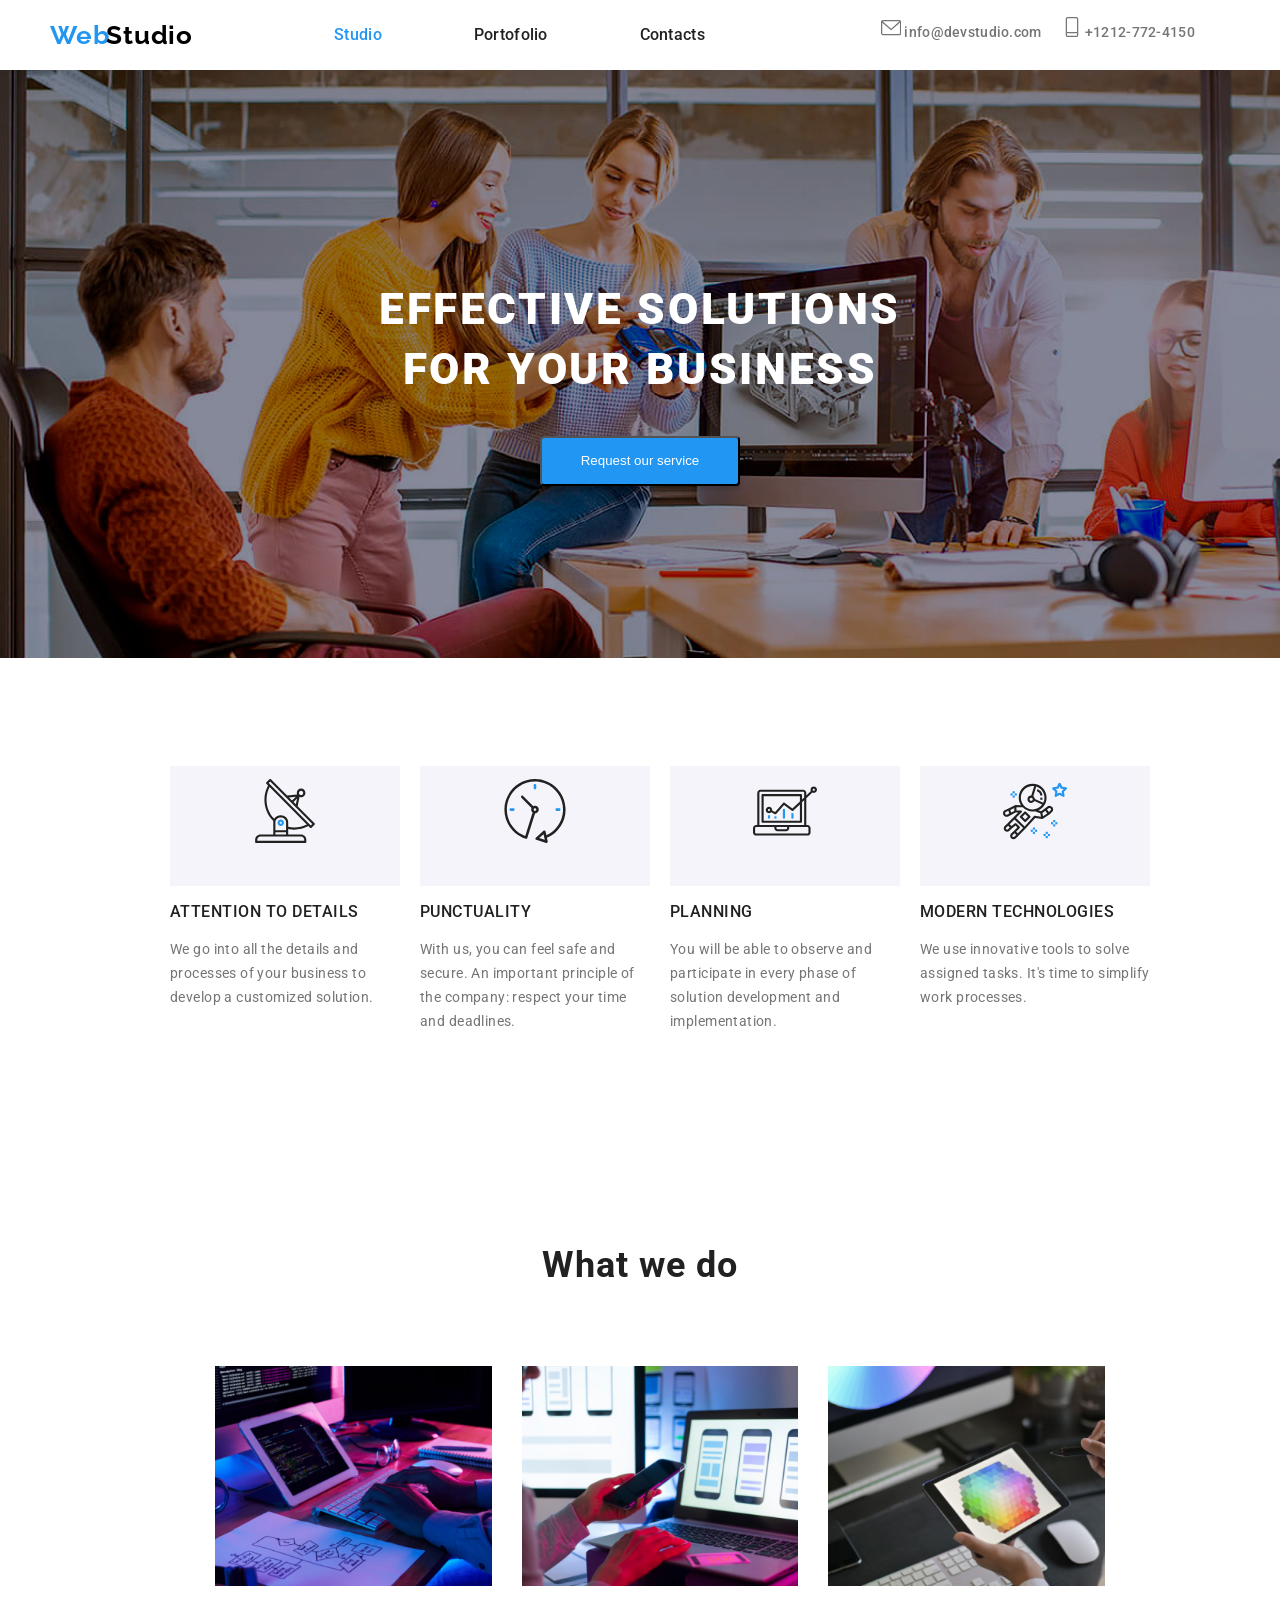
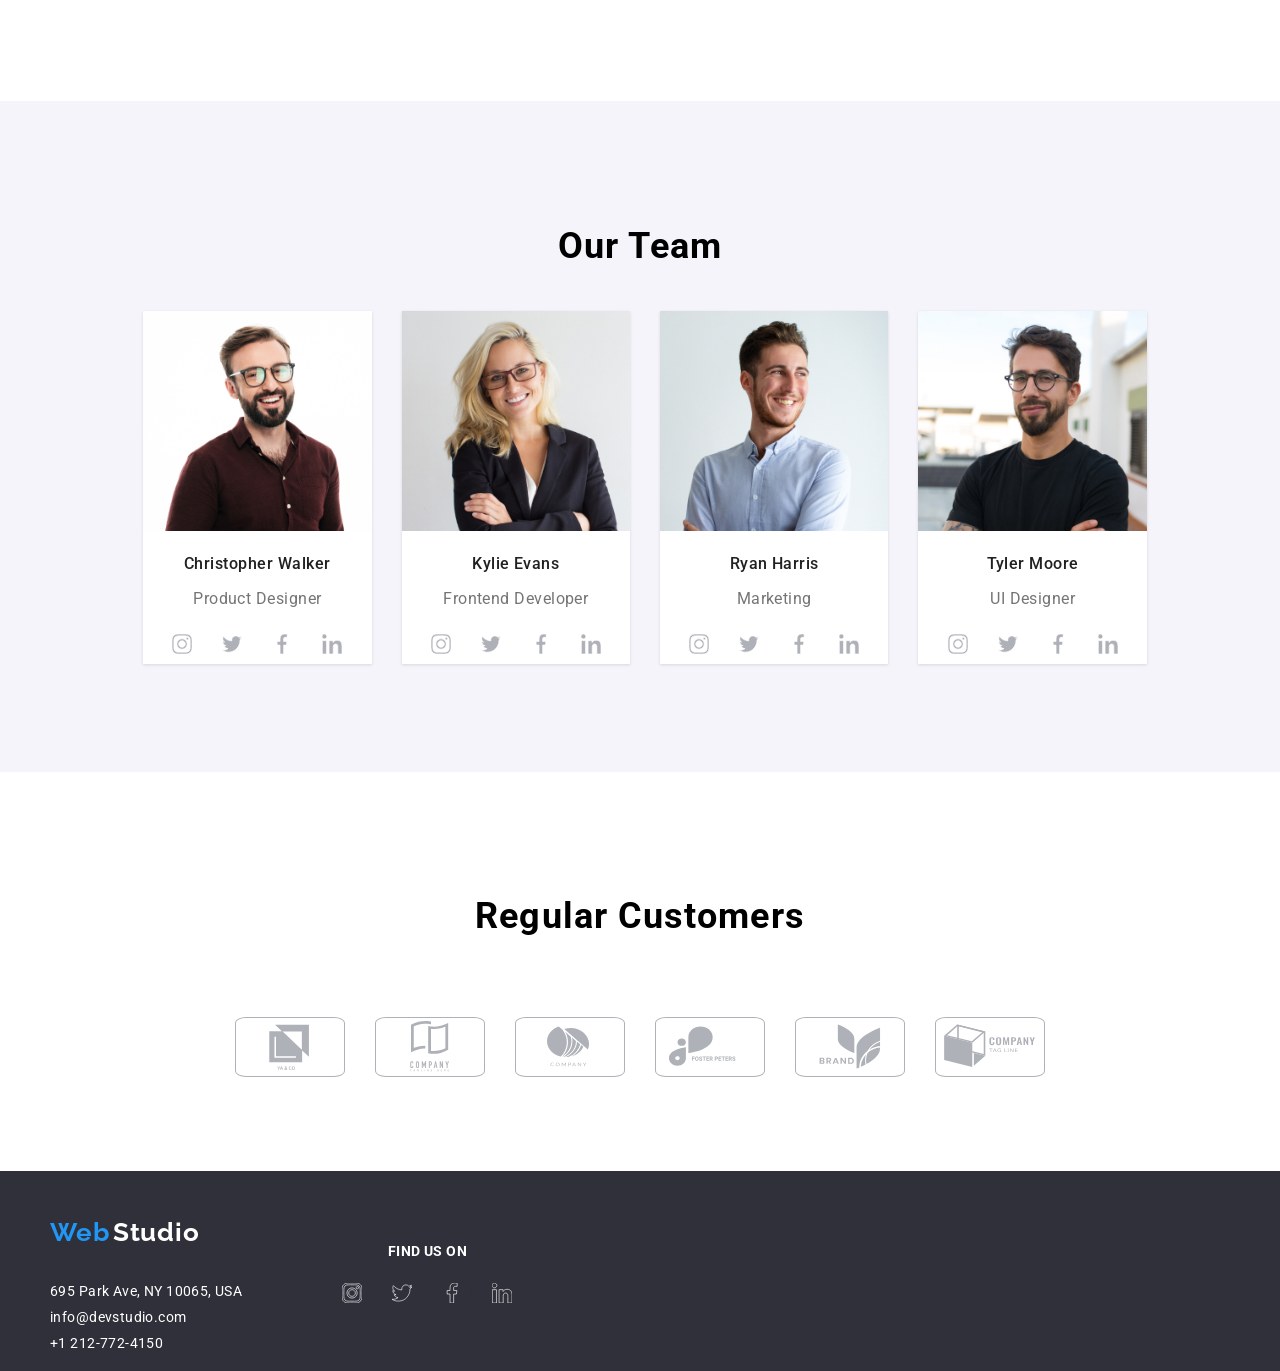
==== index.html @ 32c29059 "initial folders" ====
<!DOCTYPE html>
<html lang="en">
  <head>
    <meta charset="UTF-8" />
    <meta name="viewport" content="width=device-width, initial-scale=1.0" />
    <title>WebStudio</title>
    <link rel="stylesheet" href="./CSS/style.css" />
    <link rel="preconnect" href="https://fonts.googleapis.com" />
    <link rel="preconnect" href="https://fonts.gstatic.com" crossorigin />
    <link
      href="https://fonts.googleapis.com/css2?family=Roboto:wght@400;500;700;900&display=swap"
      rel="stylesheet"
    />
    <link rel="preconnect" href="https://fonts.googleapis.com" />
    <link rel="preconnect" href="https://fonts.gstatic.com" crossorigin />
    <link
      href="https://fonts.googleapis.com/css2?family=Raleway:wght@700&family=Roboto:wght@400;500;700;900&display=swap"
      rel="stylesheet"
    />
    <link rel="preconnect" href="https://fonts.googleapis.com" />
    <link rel="preconnect" href="https://fonts.gstatic.com" crossorigin />
  </head>

  <!--Top-line-section  -->
  <body>
    <header class="page-header">
      <div class="container-1">
        <h3 class="logo">
          <span class="first-child"> Web </span>
          <span class="last-child">Studio </span>
        </h3>
        <ul class="nav-link">
          <li>
            <a class="navigation-link current" href="index.html">Studio</a>
          </li>
          <li>
            <a class="navigation-link" href="portofolio.html">Portofolio</a>
          </li>
          <li>
            <a class="navigation-link" href="#">Contacts</a>
          </li>
        </ul>
        <ul class="contact">
          <li>
            <a class="contact-link" href="#"
              ><svg class="icon-1">
                <use href="./images/symbol-defs.svg#icon-envelope " />
              </svg>
              info@devstudio.com</a
            >
          </li>
          <li>
            <a class="contact-link" href="+1212-772-4150"
              ><svg class="icon-1">
                <use href="./images/symbol-defs.svg#icon-Vectorsmartphone " />
              </svg>
              +1212-772-4150</a
            >
          </li>
        </ul>
      </div>
    </header>

    <main>
      <div class="container">
        <section class="content-box section">
          <h1 id="title" style="color: rgba(255, 255, 255, 1)" class="content">
            EFFECTIVE SOLUTIONS FOR YOUR BUSINESS
          </h1>
          <button
            type="button"
            class="button-service"
            style="color: rgba(255, 255, 255, 1)"
          >
            Request our service
          </button>
        </section>
      </div>

      <!-- What-we-do-Section -->

      <div class="container">
        <section class="section">
          <ul class="about-us">
            <li class="item">
              <div class="icon-back">
                <svg class="icons">
                  <use xlink:href="images/symbol-defs.svg#icon-antenna-1" />
                </svg>
              </div>
              <h3 class="list-title">ATTENTION TO DETAILS</h3>
              <p class="text">
                We go into all the details and processes of your business to
                develop a customized solution.
              </p>
            </li>
            <li class="item">
              <div class="icon-back">
                <svg class="icons">
                  <use xlink:href="images/symbol-defs.svg#icon-clock-1" />
                </svg>
              </div>
              <h3 class="list-title">PUNCTUALITY</h3>
              <p class="text">
                With us, you can feel safe and secure. An important principle of
                the company: respect your time and deadlines.
              </p>
            </li>
            <li class="item">
              <div class="icon-back">
                <svg class="icons">
                  <use xlink:href="images/symbol-defs.svg#icon-diagram-1" />
                </svg>
              </div>
              <h3 class="list-title">PLANNING</h3>
              <p class="text">
                You will be able to observe and participate in every phase of
                solution development and implementation.
              </p>
            </li>
            <li class="item">
              <div class="icon-back">
                <svg class="icons">
                  <use xlink:href="images/symbol-defs.svg#icon-astronaut-1" />
                </svg>
              </div>
              <h3 class="list-title">MODERN TECHNOLOGIES</h3>
              <p class="text">
                We use innovative tools to solve assigned tasks. It's time to
                simplify work processes.
              </p>
            </li>
          </ul>
        </section>
      </div>
      <div class="container">
        <section class="section">
          <h2 class="subtitle">What we do</h2>
          <ul class="group-box">
            <li>
              <img
                src="images/box.1.jpg"
                alt="programmer"
                width="100%"
                height="220"
              />
            </li>
            <li>
              <img
                class="images"
                src="images/box.2.jpg"
                alt="mobile application"
                width="100%"
                height="220"
              />
            </li>
            <li>
              <img
                class="images"
                src="images/box.3.jpg"
                alt="color palette"
                width="100%"
                height="220"
              />
            </li>
          </ul>
        </section>
      </div>

      <!-- Our team section  -->

      <div class="container">
        <section class="our-team section">
          <h2 class="subtitle-2">Our Team</h2>
          <ul class="group-team">
            <li class="card-bg">
              <img
                class="images"
                src="images/christopher.jpg"
                alt="man With glasses"
                width="100%"
                height="220"
              />
              <h3 class="list-title">Christopher Walker</h3>
              <p class="text">Product Designer</p>
              <div class="social-link">
                <div class="social-icon">
                  <svg>
                    <use
                      xlink:href="images/symbol-defs.svg#icon-instagram-2-1"
                    />
                  </svg>
                </div>
                <div class="social-icon">
                  <svg>
                    <use xlink:href="images/symbol-defs.svg#icon-twitter-1-1" />
                  </svg>
                </div>
                <div class="social-icon">
                  <svg>
                    <use
                      xlink:href="images/symbol-defs.svg#icon-facebook-1-1"
                    />
                  </svg>
                </div>
                <div class="social-icon">
                  <svg>
                    <use
                      xlink:href="images/symbol-defs.svg#icon-linkedin-1-1"
                    />
                  </svg>
                </div>
              </div>
            </li>
            <li class="card-bg">
              <img
                class="images"
                src="images/kylie.jpg"
                alt="woman With glasses"
                width="100%"
                height="220"
              />
              <h3 class="list-title">Kylie Evans</h3>
              <p class="text">Frontend Developer</p>
              <div class="social-link">
                <div class="social-icon">
                  <svg>
                    <use
                      xlink:href="images/symbol-defs.svg#icon-instagram-2-1"
                    />
                  </svg>
                </div>
                <div class="social-icon">
                  <svg>
                    <use xlink:href="images/symbol-defs.svg#icon-twitter-1-1" />
                  </svg>
                </div>
                <div class="social-icon">
                  <svg>
                    <use
                      xlink:href="images/symbol-defs.svg#icon-facebook-1-1"
                    />
                  </svg>
                </div>
                <div class="social-icon">
                  <svg>
                    <use
                      xlink:href="images/symbol-defs.svg#icon-linkedin-1-1"
                    />
                  </svg>
                </div>
              </div>
            </li>
            <li class="card-bg">
              <img
                class="images"
                src="images/ryan.jpg"
                alt="man with blue shirt"
                width="100%"
                height="220"
              />
              <h3 class="list-title">Ryan Harris</h3>
              <p class="text">Marketing</p>
              <div class="social-link">
                <div class="social-icon">
                  <svg>
                    <use
                      xlink:href="images/symbol-defs.svg#icon-instagram-2-1"
                    />
                  </svg>
                </div>
                <div class="social-icon">
                  <svg>
                    <use xlink:href="images/symbol-defs.svg#icon-twitter-1-1" />
                  </svg>
                </div>
                <div class="social-icon">
                  <svg>
                    <use
                      xlink:href="images/symbol-defs.svg#icon-facebook-1-1"
                    />
                  </svg>
                </div>
                <div class="social-icon">
                  <svg>
                    <use
                      xlink:href="images/symbol-defs.svg#icon-linkedin-1-1"
                    />
                  </svg>
                </div>
              </div>
            </li>
            <li class="card-bg">
              <img
                class="images"
                src="images/tyler.jpg"
                alt="man with black t-shirt"
                width="100%"
                height="220"
              />
              <h3 class="list-title">Tyler Moore</h3>
              <p class="text">UI Designer</p>
              <div class="social-link">
                <div class="social-icon">
                  <svg>
                    <use
                      xlink:href="images/symbol-defs.svg#icon-instagram-2-1"
                    />
                  </svg>
                </div>
                <div class="social-icon">
                  <svg>
                    <use xlink:href="images/symbol-defs.svg#icon-twitter-1-1" />
                  </svg>
                </div>
                <div class="social-icon">
                  <svg>
                    <use
                      xlink:href="images/symbol-defs.svg#icon-facebook-1-1"
                    />
                  </svg>
                </div>
                <div class="social-icon">
                  <svg>
                    <use
                      xlink:href="images/symbol-defs.svg#icon-linkedin-1-1"
                    />
                  </svg>
                </div>
              </div>
            </li>
          </ul>
        </section>
      </div>
      <div class="container">
        <section class="section">
          <h2 class="subtitle-3">Regular Customers</h2>
          <div class="regular-customer">
            <svg class="icons-3">
              <use href="images/symbol-defs.svg#icon-LogoClient1" />
            </svg>

            <svg class="icons-3">
              <use href="images/symbol-defs.svg#icon-LogoClient2" />
            </svg>

            <svg class="icons-3">
              <use href="images/symbol-defs.svg#icon-LogoClient3" />
            </svg>

            <svg class="icons-3">
              <use href="images/symbol-defs.svg#icon-LogoClient4" />
            </svg>

            <svg class="icons-3">
              <use href="images/symbol-defs.svg#icon-LogoClient5" />
            </svg>

            <svg class="icons-3">
              <use href="images/symbol-defs.svg#icon-LogoClient6" />
            </svg>
          </div>
        </section>
      </div>
    </main>

    <!-- Footer section -->
    <div class="container">
      <footer class="footer">
        <div class="footer-section">
          <h3 class="logo-footer">
            <span class="web" style="color: rgba(33, 150, 243, 1)">Web</span>
            <span class="studio" style="color: rgba(255, 255, 255, 1)"
              >Studio</span
            >
          </h3>
          <address class="info">695 Park Ave, NY 10065, USA</address>
          <a class="info" href="info@devstudio.com">info@devstudio.com</a>
          <a class="info" href="+1212-772-4150">+1 212-772-4150</a>
        </div>

        <div class="find-us">
          <h3 class="subtitle-4">Find us on</h3>
          <div class="last-social">
            <div class="last-icon">
              <svg>
                <use xlink:href="images/symbol-defs.svg#icon-instagram-2-1" />
              </svg>
            </div>
            <div class="last-icon">
              <svg>
                <use xlink:href="images/symbol-defs.svg#icon-twitter-1-1" />
              </svg>
            </div>
            <div class="last-icon">
              <svg>
                <use xlink:href="images/symbol-defs.svg#icon-facebook-1-1" />
              </svg>
            </div>
            <div class="last-icon">
              <svg>
                <use xlink:href="images/symbol-defs.svg#icon-linkedin-1-1" />
              </svg>
            </div>
          </div>
        </div>
      </footer>
    </div>
  </body>
</html>
---- CSS/style.css ----
body {
        font-family: Roboto;
        font-size: 14px;
        font-weight: 400;
        line-height: 24px;
        letter-spacing: 0.03em;
        text-align: left; 
        margin: 0%;
}
/* top-line-section */
.container {
        background-color: rgba(255, 255, 255, 1);
    }

.section {
        padding: 94px;
}
.page-header {
        display: flex;
        padding: 10px;
        box-sizing: content-box;
        align-items: center;
        justify-content: center;
        height: 50px;
        padding-right: 50px;
        padding-left: 50px;
}
.container-1{
        max-width: 1400px;
        display: flex;
        width: 100%;
        align-items: center;
        justify-content: center;
}

span:first-child {
        color: rgba(33, 150, 243, 1);
        font-family: Raleway;
        font-size: 26px;
        font-style: normal;
        font-weight: 700;
        line-height: normal;
        letter-spacing: 0.78px;
        text-transform: none;
}
span:last-child {
        color: rgb(0, 0, 0);
        margin-left: -3px;
        font-family: Raleway;
        font-size: 26px;
        font-style: normal;
        font-weight: 700;
        line-height: normal;
        letter-spacing: 0.78px;
        text-transform: none;
}

.logo {
        font-family: Raleway;
        font-size: 26px;
        font-weight: 700;
        letter-spacing: 0.03em;
        display: flex;
        align-items: center;
        align-self: center;
        height: auto;
        justify-content: center;
}

.nav-link {
        font-family: Roboto;
        font-size: 14px;
        font-weight: 500;
        letter-spacing: 0.02em;
        padding: 14px 16px;
        border-radius: 4px;
        display: flex;
        width: 100%;
        justify-content: center;
        align-items: center;
        gap: 60px;

    }

.link{
        display: flex;
        box-sizing: content-box;
        flex-direction: row;
        text-decoration-line: none;
            
    }

.contact{
        
        display: flex;
        padding: 15px;
        padding-top: 5px;
        min-width: 30%;
        justify-content: space-evenly;
    }

   

  .contact-link:hover{
        color: rgba(33, 150, 243, 1);
        fill: rgba(33, 150, 243, 1);
  }
  .contact-link{
        color: #757575;
        font-family: Roboto;
        font-size: 14px;
        font-style: normal;
        font-weight: 500;
        line-height: normal;
        letter-spacing: 0.28px;
        text-decoration-line: none;
        fill:#757575
}

  
    

ul{
        list-style-type: disc;
        margin-block-start: 1em;
        margin-block-end: 1em;
        margin-inline-start: 0px;
        margin-inline-end: 0px;
        padding-inline-start: 40px;
}



li {
        list-style-type: none;
}

.current {
        color: rgba(33, 150, 243, 1 ) !important;
}
    
.navigation-link{
        font-family: Roboto;
                font-size: 16px;
                font-style: normal;
                font-weight: 500;
                line-height: normal;
                letter-spacing: 0.28px;
                padding: 14px 16px;
                text-decoration: none;
                color:rgba(33, 33, 33, 1)

}

.navigation-link:hover {
        color:rgba(33, 150, 243, 1);
        
}


        
.link {
        color: rgba(33, 33, 33, 1);
}
.link:hover, .link:focus {
        color: rgba(33, 150, 243, 1);
}




/* main-section-content */

h1 {
        text-align: center;
        font-family: Roboto;
        font-size: 44px;
        font-style: normal;
        font-weight: 900;
        line-height: 60px;
        letter-spacing: 2.64px;
        text-transform: uppercase;
        display: flex;
        justify-content: center;
        width: 600px;
      
}

.content-box{
        background-image: url(../images/background.jpg);
        text-align: center;
        height: 400px;
        box-sizing: content-box;
        display: flex;
        flex-direction: column;
        justify-content: center;
        align-items: center;
    }

.button-service {
        border-radius: 4px;
        background-color: rgba(33, 150, 243, 1);
        color: rgba(255, 255, 255, 1);
        width: 200px;
        height: 50px;
        flex-shrink: 0;
        border-radius: 4px;
        background: #2196F3;
        box-shadow: 0px 4px 4px 0px rgba(0, 0, 0, 0.15);
}
.button-service:hover, .button-service:focus {
        background-color: #1572bf; 
        color: rgba(255, 255, 255, 1);
        cursor: pointer;
}
.button-list {
        display: flex;
        flex-direction: row;
        justify-content: center;
        align-items: center;
        align-self: center;
        gap: 10px;

}
.button-service-p{
        height: 38px ;
        margin-top:0px;
        border-radius: 4px;
        background-color: rgba(245, 244, 250, 1);
        display: flex;
        justify-content: center;
        min-width: 100px;
        box-shadow: 0px 3px 1px 0px rgba(0, 0, 0, 0.1);
        border: none;
        text-align: center;
        align-items: center;

}

.button-service-p:hover, .button-service-p:focus {
        background-color: rgba(33, 150, 243, 1);
        color: rgba(255, 255, 255, 1);
        cursor: pointer;
        box-shadow: 0px 2px 2px 0px rgba(0, 0, 0, 0.12), 0px 1px 2px 0px rgba(0, 0, 0, 0.08), 0px 3px 1px 0px rgba(0, 0, 0, 0.10);
}
.frame {
        display: flex;
        flex-direction: column;
   
    
}
.card-set {
        display: flex;
        justify-content: center;
        flex-wrap: wrap;
        gap: 30px;
        
}
.item-p{
        height: 404px ;
        box-shadow: 0px 1px 3px 0px rgba(0, 0, 0, 0.12);
        background-color: rgba(255, 255, 255, 1);
        
}

.item-p:hover{
        cursor: pointer;
        border: 1px solid #EEE;
        box-shadow: 1px 4px 6px 0px rgba(0, 0, 0, 0.16), 0px 4px 4px 0px rgba(0, 0, 0, 0.06), 0px 1px 1px 0px rgba(0, 0, 0, 0.12);
}

.description{
        font-family: Roboto;
        font-size: 18px;
        font-weight: 700;
        line-height: 36px;
        letter-spacing: 0.06em;
        text-align: left;
        text-transform: none;
}

.text-p {
        font-family: Roboto;
        font-size: 16px;
        font-weight: 400;
        line-height: 30px;
        letter-spacing: 0.03em;
        text-align: left;
       
}


/* what-we-do-section */


.about-us {
        display: flex;
        flex-wrap: wrap;
        justify-content: center;
        gap: 20px;
        align-items:start;
        
}
.icon-back{
        width: 230px;
        height: 120px;
        background-color: rgba(245, 244, 250, 1);
        display: flex;
        align-items: center;
        justify-content: center;
}
.icons {
        width: 64px;
        height: 64px;
        background-color: rgba(245, 244, 250, 1);
        padding-bottom: 30px;
        
       
}
.item {
        display: flex;
        flex-direction: column;
        align-items: start;
        width: 230px;
        
}
.item p{
        width: 230px;
        height: 75px;
}
h3 {
    color: #212121;
        font-family: Roboto;
        font-size: 14px;
        font-style: normal;
        font-weight: 700;
        line-height: normal;
        letter-spacing: 0.42px;
        text-transform: uppercase;
}

.item p {
        color: #757575;
        font-family: Roboto;
        font-size: 14px;
        font-style: normal;
        font-weight: 400;
        line-height: 24px;
        letter-spacing: 0.42px;
        margin: 0%;
        text-align: left;
}
.subtitle {
    color: #212121;
        text-align: center;
        font-family: Roboto;
        font-size: 36px;
        font-style: normal;
        font-weight: 700;
        line-height: normal;
        letter-spacing: 1.08px;
        padding-bottom: 50px;
} 
.subtitle-2{
    text-align: center;
        font-family: Roboto;
        font-size: 36px;
        font-style: normal;
        font-weight: 700;
        line-height: normal;
        letter-spacing: 1.08px;
}
.text {
    color: #757575;
        text-align: center;
        font-family: Roboto;
        font-size: 16px;
        font-style: normal;
        font-weight: 400;
        line-height: normal;
        letter-spacing: 0.45px;
        
}
.group-box{
        display: flex;
        flex-wrap: wrap;
        gap: 30px;
        flex-basis: calc((100% - 10px) / 3);
        justify-content: center;
}
.social-link{
        display: flex;
        flex-wrap: wrap;
        justify-content: center;
        text-align: center;
        gap: 10px;   
}


svg{
        width: 20px;
        height: 15px;
        
}

.social-icon{
        display: flex;
        align-items: center;
       padding: 10px;
        border-radius:50%;
        fill: #AFB1B8;
        stroke: rgba(255, 255, 255, 1);
}
.social-icon:hover{
        
        cursor: pointer;
        background-color: rgba(33, 150, 243, 1);
        fill: rgba(255, 255, 255, 1);
        
}
.our-team {
        background-color: rgba(245, 244, 250, 1);
        display: flex;
        box-sizing: border-box;
        flex-direction: column;
       
}
.group-team{
        display: flex;
        flex-wrap: wrap;
        gap: 30px;
        justify-content: center;
        align-items: center;
        padding-left: 10px;
    
    }

.card-bg{
        
        box-shadow: 0px 1px 3px 0px rgba(0, 0, 0, 0.12);
        background-color: rgba(255, 255, 255, 1);
    }
.list-title {
        font-family: Roboto;
        font-size: 16px;
        font-weight: 500;
        line-height: 19px;
        letter-spacing: 0.03em;
        text-align: center;
        text-transform: none; 
}

.description {
        color: #212121;
        font-family: Roboto;
        font-size: 18px;
        font-style: normal;
        font-weight: 700;
        line-height: 36px;
        letter-spacing: 1.08px;
        
}

.subtitle-3{
        align-items: center;
        font-family: Roboto;
        font-size: 36px;
        font-weight: 700;
        line-height: 42px;
        letter-spacing: 0.03em;
        text-align: center;
        padding-bottom: 50px;

}

.regular-customer{
        display: flex;
        flex-wrap: wrap;
        gap: 30px;
        justify-content: center;
        align-items: center;
        box-sizing: content-box;
        
        
}

.icons-3:hover{
        border: 1px solid rgba(33, 150, 243, 1);
        cursor: pointer;
        fill: rgba(33, 150, 243, 1) !important;
}
 
.icons-3{
        border:1px solid #AFB1B8;
        fill: #afb1b8;
        width: 110px;
        height: 60px;
        border-radius: 10%;
        box-sizing: border-box;
        
}
/* footer-section */
.footer{
        display: flex;
        flex-wrap: wrap;
        gap: 90px;
        background-color: rgba(47, 48, 58, 1);
}
.footer-section {
        text-align: start;
        height: 200px;
        box-sizing: content-box;
        display: flex;
        flex-direction: column;
        justify-content: center;
        align-items: start;
        padding-left:50px;
       
        
}
.logo-footer {
        font-family: Raleway;
        font-size: 26px;
        font-style: normal;
        font-weight: 700;
        line-height: normal;
        letter-spacing: 0.58px;
       
}

.info {
    color: rgba(255, 255, 255, 1);
        font-family: Roboto;
        font-size: 14px;
        font-style: normal;
        font-weight: 400;
        line-height: normal;
        letter-spacing: 0.42px;
        text-decoration: none;
        margin-top: 10px;
    }
.last-social{
        display: flex;
        flex-wrap: wrap;
        justify-content: center;
        text-align: center;
        gap: 10px;
        
    }

.find-us{
  display: flex;
  flex-direction: column;
  justify-content: center;
  text-align: center;
        
}
svg{
        width: 20px;
        height: 20px;
        
}

.last-icon{
        display: flex;
        align-items: center;
        padding: 10px;
        justify-content: flex-start;
        border-radius: 50%;
        align-items: center;
        fill: rgba(47, 48, 58, 1);
        stroke: rgba(255, 255, 255, 1);
        background-color: rgba(47, 48, 58, 1);
        

}
.last-icon:hover{
        cursor: pointer;
        background-color: rgba(33, 150, 243, 1);
                fill: rgba(255, 255, 255, 1);
}

    .subtitle-4{
        color:rgba(255, 255, 255, 1);
                font-family: Roboto;
                font-size: 14px;
                font-style: normal;
                font-weight: 700;
                line-height: normal;
                letter-spacing: 0.42px;
                text-transform: uppercase;
    }
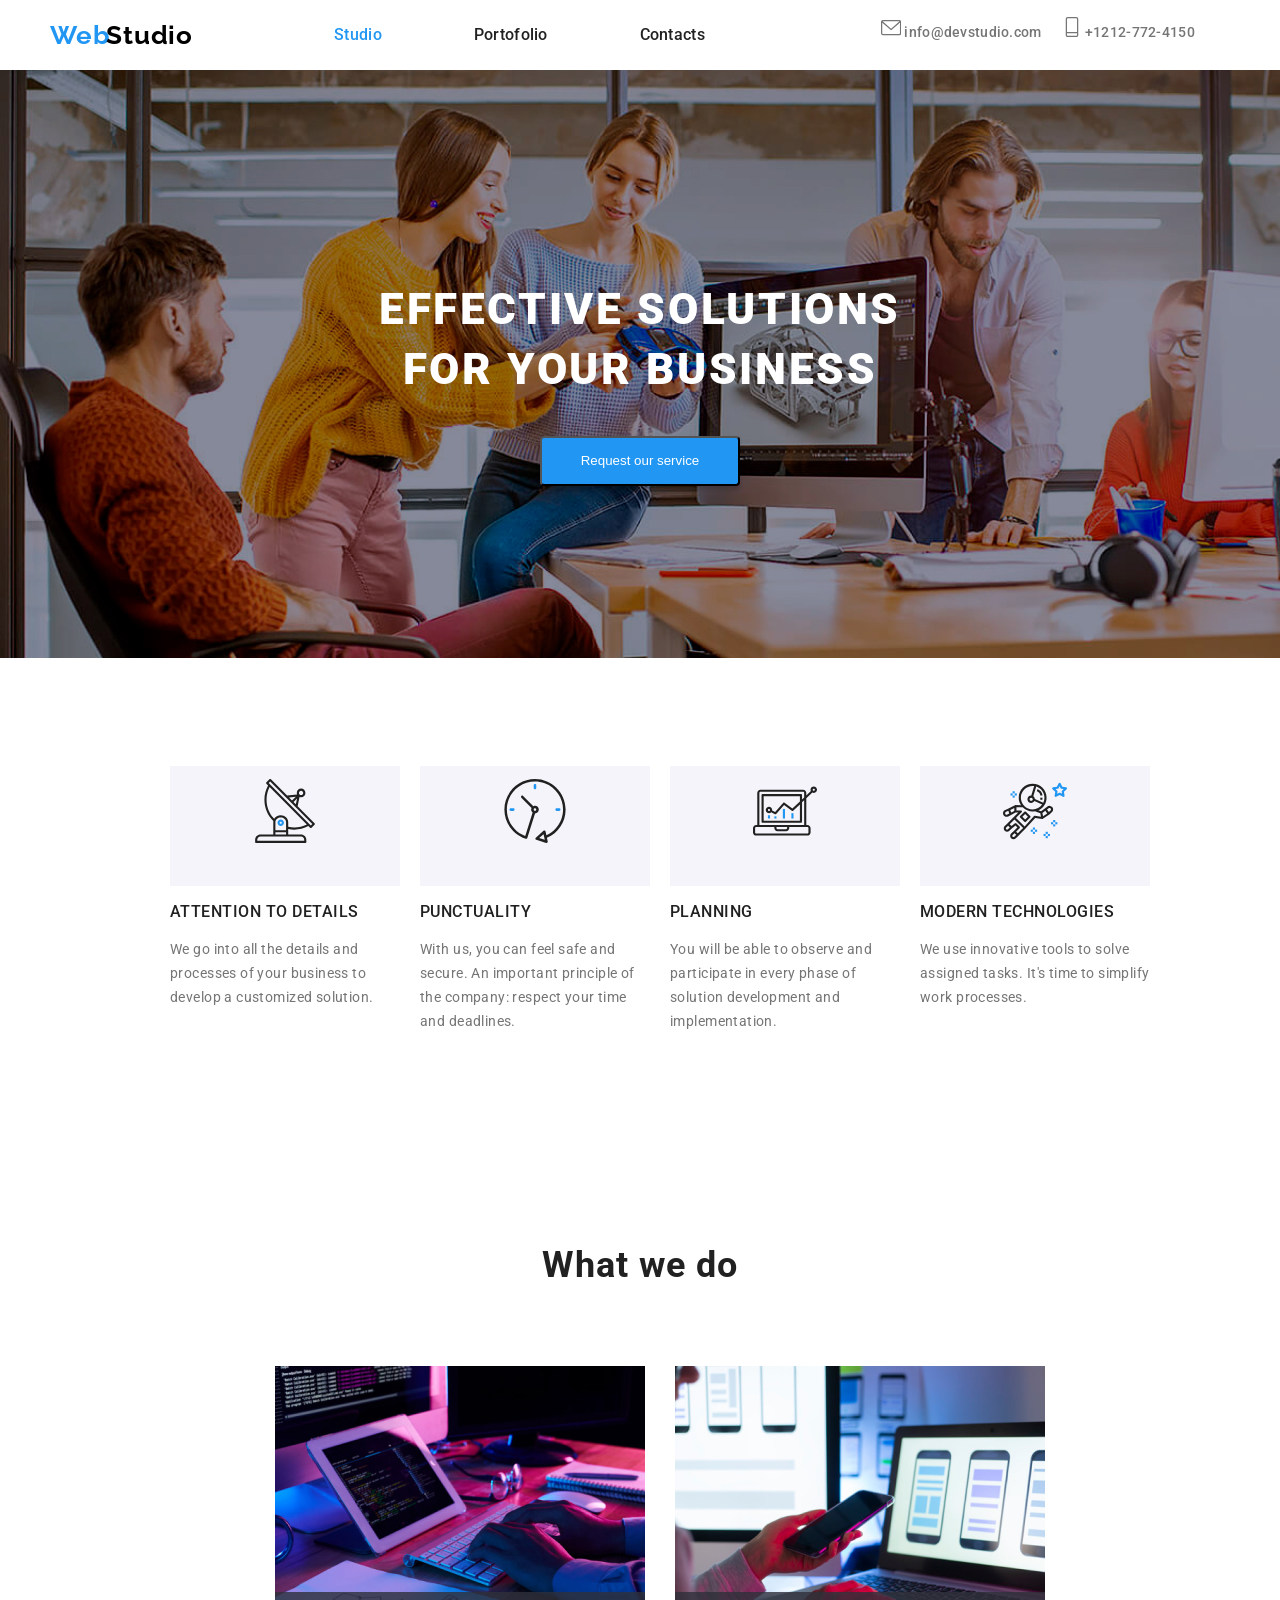
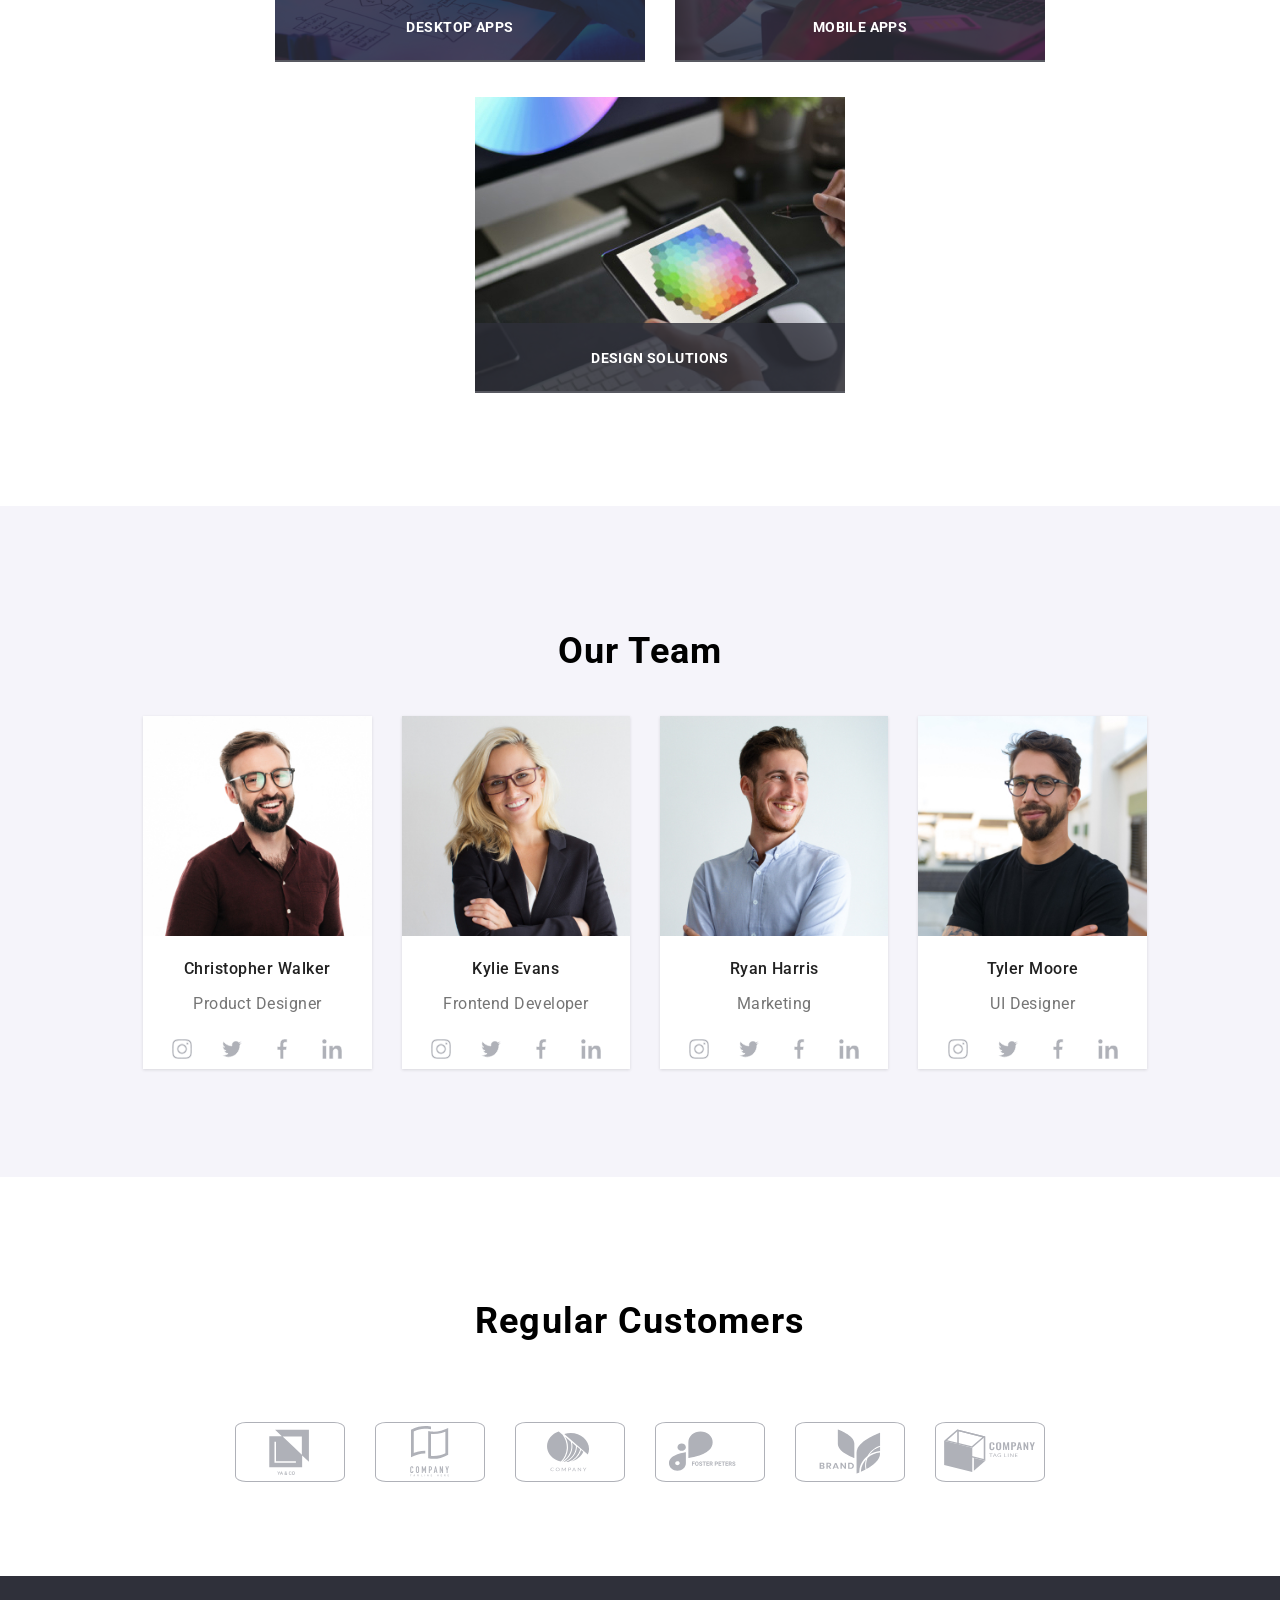
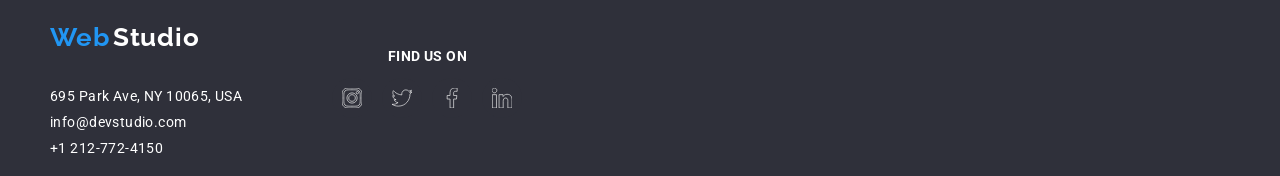
==== commit a9e65ade: "overlay on image what we do html& CSS update" ====
--- a/index.html
+++ b/index.html
@@ -22,6 +22,7 @@
   </head>
 
   <!--Top-line-section  -->
+
   <body>
     <header class="page-header">
       <div class="container-1">
@@ -62,12 +63,18 @@
     </header>
 
     <main>
+      <div class="modal is-hidden" data-modal>
+        <div class="modal-content">
+          <button class="close-btn" data-modal-close>x</button>
+        </div>
+      </div>
       <div class="container">
         <section class="content-box section">
           <h1 id="title" style="color: rgba(255, 255, 255, 1)" class="content">
             EFFECTIVE SOLUTIONS FOR YOUR BUSINESS
           </h1>
           <button
+            data-modal-open
             type="button"
             class="button-service"
             style="color: rgba(255, 255, 255, 1)"
@@ -77,7 +84,7 @@
         </section>
       </div>
 
-      <!-- What-we-do-Section -->
+      <!-- About-company-Section -->
 
       <div class="container">
         <section class="section">
@@ -133,40 +140,44 @@
           </ul>
         </section>
       </div>
-      <div class="container">
-        <section class="section">
+
+      <!--What-we-do-section-->
+      <section class="section">
+        <div class="container">
           <h2 class="subtitle">What we do</h2>
           <ul class="group-box">
             <li>
               <img
                 src="images/box.1.jpg"
                 alt="programmer"
-                width="100%"
-                height="220"
-              />
+                width="370"
+                height="294"
+              />
+              <div class="overlay-text">DESKTOP APPS</div>
             </li>
             <li>
               <img
                 class="images"
                 src="images/box.2.jpg"
                 alt="mobile application"
-                width="100%"
-                height="220"
-              />
+                width="370"
+                height="294"
+              />
+              <div class="overlay-text">MOBILE APPS</div>
             </li>
             <li>
               <img
                 class="images"
                 src="images/box.3.jpg"
                 alt="color palette"
-                width="100%"
-                height="220"
-              />
+                width="370"
+                height="294"
+              />
+              <div class="overlay-text">DESIGN SOLUTIONS</div>
             </li>
           </ul>
-        </section>
-      </div>
-
+        </div>
+      </section>
       <!-- Our team section  -->
 
       <div class="container">
@@ -406,5 +417,6 @@
         </div>
       </footer>
     </div>
+    <script src="./JS/modal.js"></script>
   </body>
 </html>
--- a/CSS/style.css
+++ b/CSS/style.css
@@ -170,6 +170,51 @@
 
 
 /* main-section-content */
+.modal {
+        display: flex;
+        align-items: center;
+        justify-content: center;
+        width: 1600px;
+        height: 1024px;
+        position: fixed;
+        top: 50%;
+        left: 50%;
+        transform: translate(-50%, -50%);
+        background: rgba(0, 0, 0, 0.2);
+        z-index: 1000;
+        transition: 250ms cubic-bezier(0.4, 0, 0.2, 1);
+}
+
+.is-hidden {
+        visibility: hidden;
+}
+
+.modal-content {
+        width: 528px;
+        height: 581px;
+        border-radius: 4px;
+        background: rgba(255, 255, 255, 1);
+        box-shadow: 0px 2px 1px 0px rgba(0, 0, 0, 0.2),
+                0px 1px 1px 0px rgba(0, 0, 0, 0.14), 0px 1px 3px 0px rgba(0, 0, 0, 0.12);
+        margin-bottom: 222px;
+        text-align: center;
+}
+
+.close-btn {
+        width: 30px;
+        height: 30px;
+        margin-top: 8px;
+        margin-right: 8px;
+        left: 1026px;
+        border-radius: 50%;
+        background-color: #ffffff;
+        border: 1px solid rgba(0, 0, 0, 0.1);
+        cursor: pointer;
+        position: absolute;
+        right: 0px;
+        font-size: 23px;
+        text-align: center;
+} 
 
 h1 {
         text-align: center;
@@ -196,6 +241,7 @@
         justify-content: center;
         align-items: center;
     }
+
 
 .button-service {
         border-radius: 4px;
@@ -207,12 +253,15 @@
         border-radius: 4px;
         background: #2196F3;
         box-shadow: 0px 4px 4px 0px rgba(0, 0, 0, 0.15);
+        transition: background-color 0.25s cubic-bezier(0.4, 0, 0.2, 1);
 }
 .button-service:hover, .button-service:focus {
         background-color: #1572bf; 
         color: rgba(255, 255, 255, 1);
         cursor: pointer;
 }
+
+/* portfolio */
 .button-list {
         display: flex;
         flex-direction: row;
@@ -222,6 +271,8 @@
         gap: 10px;
 
 }
+
+
 .button-service-p{
         height: 38px ;
         margin-top:0px;
@@ -288,7 +339,40 @@
         text-align: left;
        
 }
-
+.img-box {
+        position: relative;
+        margin: 0;
+        overflow: hidden;
+}
+
+.img-box:hover .overlay {
+        transform: translatey(0);
+}
+
+.overlay {
+        position: absolute;
+        top: 0;
+        left: 0;
+        width: 100%;
+        height: 100%;
+        background: #2196f3e5;
+        transform: translatey(100%);
+        transition: transform 250ms ease-in-out;
+        transition: 250ms cubic-bezier(0.4, 0, 0.2, 1);
+}
+
+.overlay p {
+        font-family: Roboto;
+        font-size: 18px;
+        font-weight: 400;
+        line-height: 28px;
+        letter-spacing: 0.03em;
+        text-align: left;
+        margin-top: 63px;
+        margin-bottom: 91px;
+        margin-left: 24px;
+        color: #ffffff;
+}
 
 /* what-we-do-section */
 
@@ -387,6 +471,26 @@
         gap: 30px;
         flex-basis: calc((100% - 10px) / 3);
         justify-content: center;
+}
+
+.overlay-text {
+        position: absolute;
+        margin-left: 185px;
+        margin-top: -40px;
+        transform: translate(-50%, -50%);
+        background: #2f303acc;
+        color: #fff;
+        font-family: Roboto;
+        font-size: 14px;
+        font-weight: 700;
+        line-height: 16px;
+        letter-spacing: 0.03em;
+        text-transform: uppercase;
+        width: 370px;
+        height: 70px;
+        display: flex;
+        justify-content: center;
+        align-items: center;
 }
 .social-link{
         display: flex;
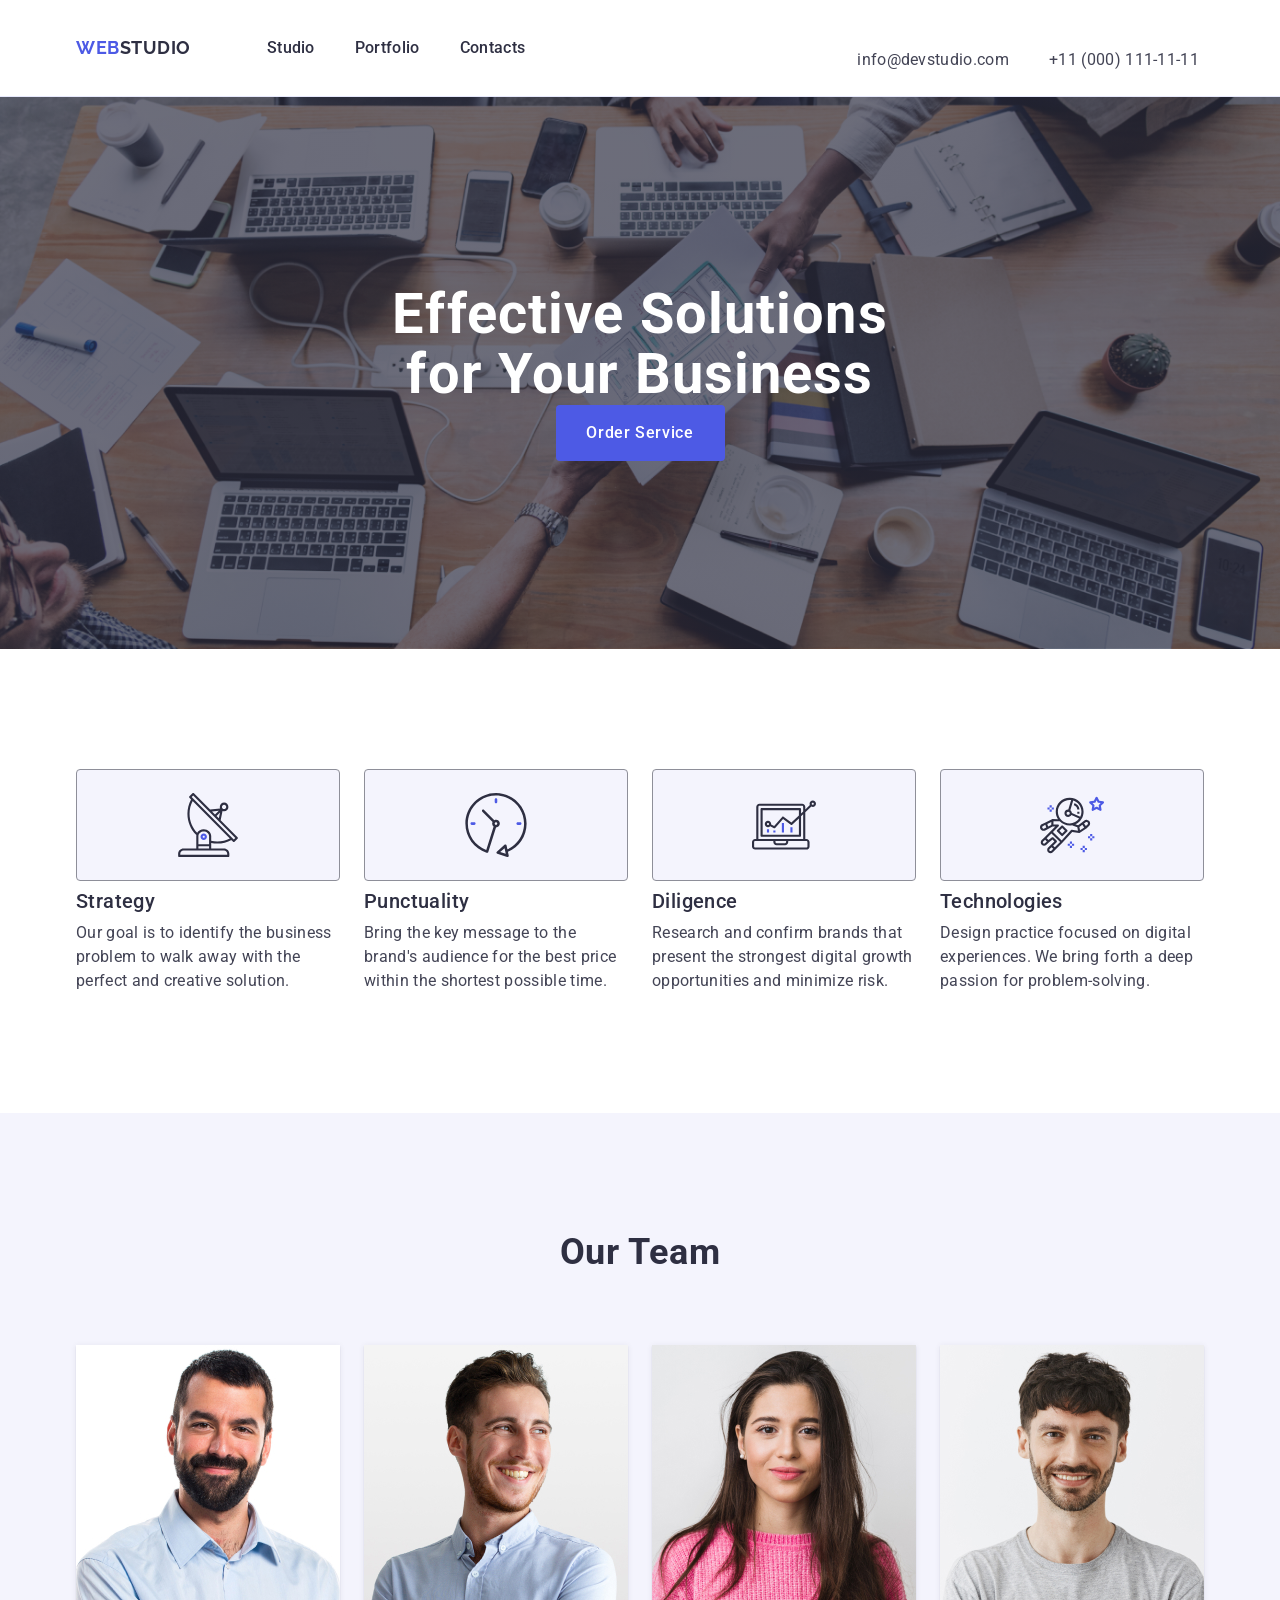
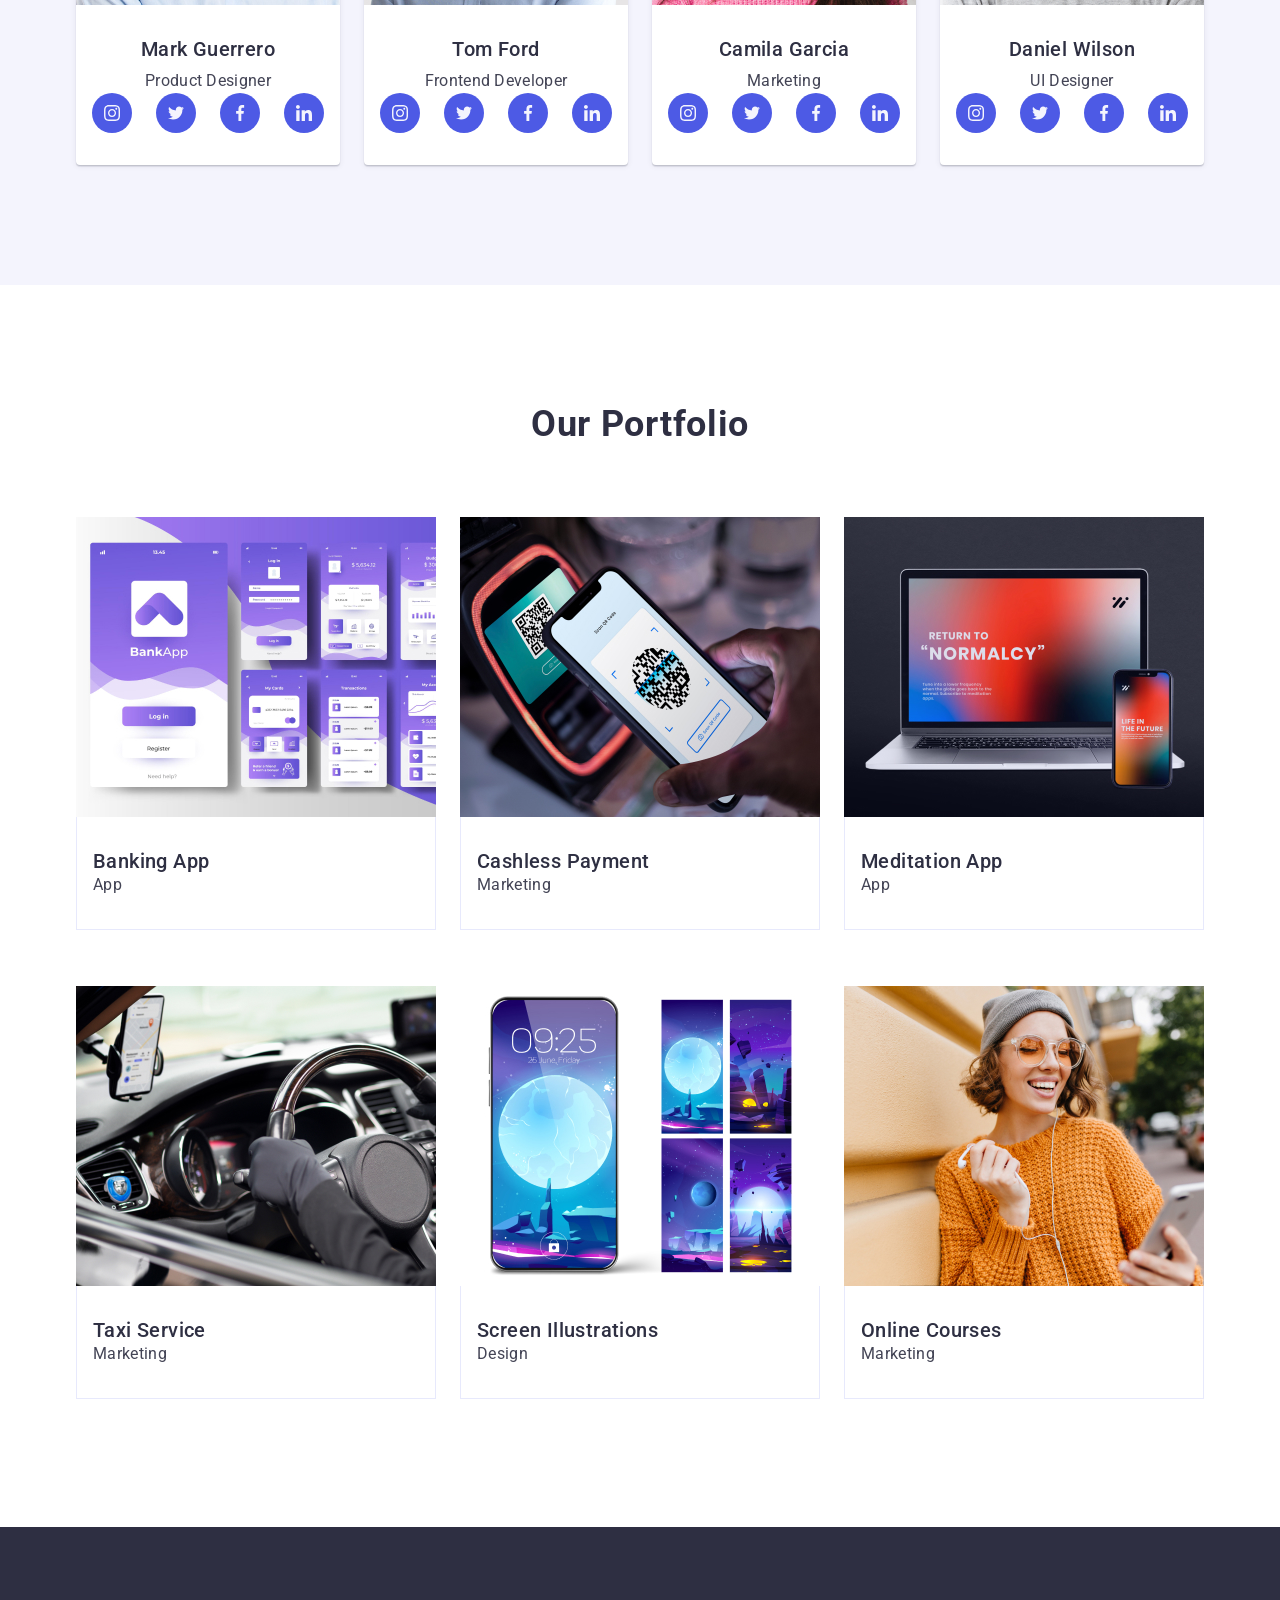
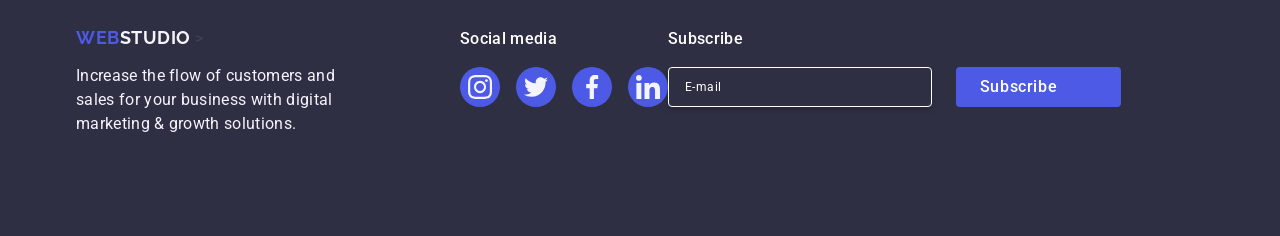
==== commit 7f369aef: "brand new markup" ====
--- a/index.html
+++ b/index.html
@@ -2,421 +2,550 @@
 <html lang="en">
   <head>
     <meta charset="UTF-8" />
-    <meta name="viewport" content="width=device-width, initial-scale=1.0" />
-    <title>WebStudio</title>
-    <link rel="stylesheet" href="./CSS/style.css" />
-    <link rel="preconnect" href="https://fonts.googleapis.com" />
-    <link rel="preconnect" href="https://fonts.gstatic.com" crossorigin />
     <link
-      href="https://fonts.googleapis.com/css2?family=Roboto:wght@400;500;700;900&display=swap"
       rel="stylesheet"
+      href="https://cdnjs.cloudflare.com/ajax/libs/modern-normalize/2.0.0/modern-normalize.min.css"
+      integrity="sha512-4xo8blKMVCiXpTaLzQSLSw3KFOVPWhm/TRtuPVc4WG6kUgjH6J03IBuG7JZPkcWMxJ5huwaBpOpnwYElP/m6wg=="
+      crossorigin="anonymous"
+      referrerpolicy="no-referrer"
     />
     <link rel="preconnect" href="https://fonts.googleapis.com" />
     <link rel="preconnect" href="https://fonts.gstatic.com" crossorigin />
     <link
-      href="https://fonts.googleapis.com/css2?family=Raleway:wght@700&family=Roboto:wght@400;500;700;900&display=swap"
+      href="https://fonts.googleapis.com/css2?family=Raleway:ital,wght@0,100..900;1,100..900&display=swap"
       rel="stylesheet"
     />
+    <meta name="viewport" content="width=device-width, initial-scale=1.0" />
     <link rel="preconnect" href="https://fonts.googleapis.com" />
     <link rel="preconnect" href="https://fonts.gstatic.com" crossorigin />
+    <link
+      href="https://fonts.googleapis.com/css2?family=Raleway:ital,wght@0,100..900;1,100..900&family=Roboto:ital,wght@0,100;0,300;0,400;0,500;0,700;0,900;1,100;1,300;1,400;1,500;1,700;1,900&display=swap"
+      rel="stylesheet"
+    />
+    <link rel="stylesheet" href="./css/styles.css" />
+
+    <title>Gheorghe Anca Web Studio</title>
   </head>
-
-  <!--Top-line-section  -->
-
   <body>
-    <header class="page-header">
-      <div class="container-1">
-        <h3 class="logo">
-          <span class="first-child"> Web </span>
-          <span class="last-child">Studio </span>
-        </h3>
-        <ul class="nav-link">
-          <li>
-            <a class="navigation-link current" href="index.html">Studio</a>
-          </li>
-          <li>
-            <a class="navigation-link" href="portofolio.html">Portofolio</a>
-          </li>
-          <li>
-            <a class="navigation-link" href="#">Contacts</a>
-          </li>
-        </ul>
-        <ul class="contact">
-          <li>
-            <a class="contact-link" href="#"
-              ><svg class="icon-1">
-                <use href="./images/symbol-defs.svg#icon-envelope " />
-              </svg>
-              info@devstudio.com</a
-            >
-          </li>
-          <li>
-            <a class="contact-link" href="+1212-772-4150"
-              ><svg class="icon-1">
-                <use href="./images/symbol-defs.svg#icon-Vectorsmartphone " />
-              </svg>
-              +1212-772-4150</a
-            >
-          </li>
-        </ul>
+    <header class="header-section">
+      <div class="header-container container">
+        <nav class="nav-section">
+          <a class="logo" href="./index.html"
+            >Web<span class="studio-logo">Studio</span></a
+          >
+          <ul class="link-menu">
+            <li class="link-element">
+              <a class="nav-links" href="./index.html">Studio</a>
+            </li>
+            <li class="link-element">
+              <a class="nav-links" href="">Portfolio</a>
+            </li>
+            <li class="link-element">
+              <a class="nav-links" href="">Contacts</a>
+            </li>
+          </ul>
+        </nav>
+        <address class="adress-section">
+          <ul class="adress-list">
+            <li class="adress-element">
+              <a class="adress-links" href="mailto:info@devstudio.com"
+                >info@devstudio.com</a
+              >
+            </li>
+            <li class="adress-element">
+              <a class="adress-links" href="tel:+110001111111"
+                >+11 (000) 111-11-11</a
+              >
+            </li>
+          </ul>
+        </address>
       </div>
     </header>
-
     <main>
-      <div class="modal is-hidden" data-modal>
-        <div class="modal-content">
-          <button class="close-btn" data-modal-close>x</button>
-        </div>
+      <section class="first-section">
+        <div class="container">
+          <h1 class="page-title">Effective Solutions for Your Business</h1>
+          <button class="order-service btn-modal" type="button">
+            Order Service
+          </button>
+        </div>
+      </section>
+      <section class="second-section">
+        <div class="container">
+          <h2 hidden class="our-company-hidden-title">Our company</h2>
+          <ul class="quality-list">
+            <li class="feature-element">
+              <div class="icon-container">
+                <svg width="64" height="64">
+                  <use href="./images/icons.svg#icon-antenna"></use>
+                </svg>
+              </div>
+              <h3 class="feature-title">Strategy</h3>
+              <p class="feature-paragraph">
+                Our goal is to identify the business problem to walk away with
+                the perfect and creative solution.
+              </p>
+            </li>
+            <li class="feature-element">
+              <div class="icon-container">
+                <svg width="64" height="64">
+                  <use href="./images/icons.svg#icon-clock"></use>
+                </svg>
+              </div>
+              <h3 class="feature-title">Punctuality</h3>
+              <p class="feature-paragraph">
+                Bring the key message to the brand's audience for the best price
+                within the shortest possible time.
+              </p>
+            </li>
+            <li class="feature-element">
+              <div class="icon-container">
+                <svg width="64" height="64">
+                  <use href="./images/icons.svg#icon-diagram"></use>
+                </svg>
+              </div>
+              <h3 class="feature-title">Diligence</h3>
+              <p class="feature-paragraph">
+                Research and confirm brands that present the strongest digital
+                growth opportunities and minimize risk.
+              </p>
+            </li>
+            <li class="feature-element">
+              <div class="icon-container">
+                <svg width="64" height="64">
+                  <use href="./images/icons.svg#icon-astronaut"></use>
+                </svg>
+              </div>
+              <h3 class="feature-title">Technologies</h3>
+              <p class="feature-paragraph">
+                Design practice focused on digital experiences. We bring forth a
+                deep passion for problem-solving.
+              </p>
+            </li>
+          </ul>
+        </div>
+      </section>
+      <section class="third-section">
+        <div class="container">
+          <h2 class="our-team">Our Team</h2>
+          <ul class="employee-list">
+            <li class="employee-background">
+              <img src="./images/team1.jpg" width="264" alt="card1pic" />
+              <div class="image-description">
+                <h3 class="employee-name">Mark Guerrero</h3>
+                <p class="employee-occupation">Product Designer</p>
+
+                <ul class="social-media">
+                  <li class="social-elements">
+                    <a class="social-links" href="">
+                      <svg class="icon-fill" width="16" height="16">
+                        <use href="./images/icons.svg#icon-instagram"></use>
+                      </svg>
+                    </a>
+                  </li>
+                  <li class="social-elements">
+                    <a class="social-links" href="">
+                      <svg class="icon-fill" width="16" height="16">
+                        <use href="./images/icons.svg#icon-twitter"></use>
+                      </svg>
+                    </a>
+                  </li>
+                  <li class="social-elements">
+                    <a class="social-links" href="">
+                      <svg class="icon-fill" width="16" height="16">
+                        <use href="./images/icons.svg#icon-facebook"></use>
+                      </svg>
+                    </a>
+                  </li>
+                  <li class="social-elements">
+                    <a class="social-links" href="">
+                      <svg class="icon-fill" width="16" height="16">
+                        <use href="./images/icons.svg#icon-linkedin"></use>
+                      </svg>
+                    </a>
+                  </li>
+                </ul>
+              </div>
+            </li>
+            <li class="employee-background">
+              <img src="./images/team2.jpg" width="264" alt="card2pic" />
+              <div class="image-description">
+                <h3 class="employee-name">Tom Ford</h3>
+                <p class="employee-occupation">Frontend Developer</p>
+
+                <ul class="social-media">
+                  <li class="social-elements">
+                    <a class="social-links" href="">
+                      <svg class="icon-fill" width="16" height="16">
+                        <use href="./images/icons.svg#icon-instagram"></use>
+                      </svg>
+                    </a>
+                  </li>
+                  <li class="social-elements">
+                    <a class="social-links" href="">
+                      <svg class="icon-fill" width="16" height="16">
+                        <use href="./images/icons.svg#icon-twitter"></use>
+                      </svg>
+                    </a>
+                  </li>
+                  <li class="social-elements">
+                    <a class="social-links" href="">
+                      <svg class="icon-fill" width="16" height="16">
+                        <use href="./images/icons.svg#icon-facebook"></use>
+                      </svg>
+                    </a>
+                  </li>
+                  <li class="social-elements">
+                    <a class="social-links" href="">
+                      <svg class="icon-fill" width="16" height="16">
+                        <use href="./images/icons.svg#icon-linkedin"></use>
+                      </svg>
+                    </a>
+                  </li>
+                </ul>
+              </div>
+            </li>
+
+            <li class="employee-background">
+              <img src="./images/team3.jpg" width="264" alt="card3pic" />
+
+              <div class="image-description">
+                <h3 class="employee-name">Camila Garcia</h3>
+                <p class="employee-occupation">Marketing</p>
+
+                <ul class="social-media">
+                  <li class="social-elements">
+                    <a class="social-links" href="">
+                      <svg class="icon-fill" width="16" height="16">
+                        <use href="./images/icons.svg#icon-instagram"></use>
+                      </svg>
+                    </a>
+                  </li>
+                  <li class="social-elements">
+                    <a class="social-links" href="">
+                      <svg class="icon-fill" width="16" height="16">
+                        <use href="./images/icons.svg#icon-twitter"></use>
+                      </svg>
+                    </a>
+                  </li>
+                  <li class="social-elements">
+                    <a class="social-links" href="">
+                      <svg class="icon-fill" width="16" height="16">
+                        <use href="./images/icons.svg#icon-facebook"></use>
+                      </svg>
+                    </a>
+                  </li>
+                  <li class="social-elements">
+                    <a class="social-links" href="">
+                      <svg class="icon-fill" width="16" height="16">
+                        <use href="./images/icons.svg#icon-linkedin"></use>
+                      </svg>
+                    </a>
+                  </li>
+                </ul>
+              </div>
+            </li>
+            <li class="employee-background">
+              <img src="./images/team4.jpg" width="264" alt="card4pic" />
+
+              <div class="image-description">
+                <h3 class="employee-name">Daniel Wilson</h3>
+                <p class="employee-occupation">UI Designer</p>
+
+                <ul class="social-media">
+                  <li class="social-elements">
+                    <a class="social-links" href="">
+                      <svg class="icon-fill" width="16" height="16">
+                        <use href="./images/icons.svg#icon-instagram"></use>
+                      </svg>
+                    </a>
+                  </li>
+                  <li class="social-elements">
+                    <a class="social-links" href="">
+                      <svg class="icon-fill" width="16" height="16">
+                        <use href="./images/icons.svg#icon-twitter"></use>
+                      </svg>
+                    </a>
+                  </li>
+                  <li class="social-elements">
+                    <a class="social-links" href="">
+                      <svg class="icon-fill" width="16" height="16">
+                        <use href="./images/icons.svg#icon-facebook"></use>
+                      </svg>
+                    </a>
+                  </li>
+                  <li class="social-elements">
+                    <a class="social-links" href="">
+                      <svg class="icon-fill" width="16" height="16">
+                        <use href="./images/icons.svg#icon-linkedin"></use>
+                      </svg>
+                    </a>
+                  </li>
+                </ul>
+              </div>
+            </li>
+          </ul>
+        </div>
+      </section>
+      <section class="fourth-section">
+        <div class="container">
+          <h2 class="portfolio-title">Our Portfolio</h2>
+          <ul class="card-list">
+            <li class="card-list-element">
+              <div class="image-container">
+                <img src="./images/card1.jpg" alt="card5pic" width="360" />
+                <p class="image-paragraph">
+                  14 Stylish and User-Friendly App Design Concepts · Task
+                  Manager App · Calorie Tracker App · Exotic Fruit Ecommerce App
+                  · Cloud Storage App
+                </p>
+              </div>
+              <div class="element-container">
+                <h3 class="card-title">Banking App</h3>
+                <p class="card-paragraph">App</p>
+              </div>
+            </li>
+            <li class="card-list-element">
+              <div class="image-container">
+                <img src="./images/card2.jpg" alt="card6pic" width="360" />
+                <p class="image-paragraph">
+                  14 Stylish and User-Friendly App Design Concepts · Task
+                  Manager App · Calorie Tracker App · Exotic Fruit Ecommerce App
+                  · Cloud Storage App
+                </p>
+              </div>
+              <div class="element-container">
+                <h3 class="card-title">Cashless Payment</h3>
+                <p class="card-paragraph">Marketing</p>
+              </div>
+            </li>
+            <li class="card-list-element">
+              <div class="image-container">
+                <img src="./images/card3.jpg" alt="card7pic" width="360" />
+                <p class="image-paragraph">
+                  14 Stylish and User-Friendly App Design Concepts · Task
+                  Manager App · Calorie Tracker App · Exotic Fruit Ecommerce App
+                  · Cloud Storage App
+                </p>
+              </div>
+              <div class="element-container">
+                <h3 class="card-title">Meditation App</h3>
+                <p class="card-paragraph">App</p>
+              </div>
+            </li>
+            <li class="card-list-element">
+              <div class="image-container">
+                <img src="./images/card4.jpg" alt="card8pic" width="360" />
+                <p class="image-paragraph">
+                  14 Stylish and User-Friendly App Design Concepts · Task
+                  Manager App · Calorie Tracker App · Exotic Fruit Ecommerce App
+                  · Cloud Storage App
+                </p>
+              </div>
+              <div class="element-container">
+                <h3 class="card-title">Taxi Service</h3>
+                <p class="card-paragraph">Marketing</p>
+              </div>
+            </li>
+            <li class="card-list-element">
+              <div class="image-container">
+                <img src="./images/card5.jpg" alt="card9pic" width="360" />
+                <p class="image-paragraph">
+                  14 Stylish and User-Friendly App Design Concepts · Task
+                  Manager App · Calorie Tracker App · Exotic Fruit Ecommerce App
+                  · Cloud Storage App
+                </p>
+              </div>
+              <div class="element-container">
+                <h3 class="card-title">Screen Illustrations</h3>
+                <p class="card-paragraph">Design</p>
+              </div>
+            </li>
+            <li class="card-list-element">
+              <div class="image-container">
+                <img src="./images/card6.jpg" alt="card10pic" width="360" />
+                <p class="image-paragraph">
+                  14 Stylish and User-Friendly App Design Concepts · Task
+                  Manager App · Calorie Tracker App · Exotic Fruit Ecommerce App
+                  · Cloud Storage App
+                </p>
+              </div>
+
+              <div class="element-container">
+                <h3 class="card-title">Online Courses</h3>
+                <p class="card-paragraph">Marketing</p>
+              </div>
+            </li>
+          </ul>
+        </div>
+      </section>
+    </main>
+    <footer class="footer-section">
+      <div class="footer-container container">
+        <div class="logo-container">
+          <a class="footer-logo" href="./index.html"
+            >Web<span class="studio-span">Studio</span></a
+          >
+          >
+          <p class="footer-paragraph">
+            Increase the flow of customers and sales for your business with
+            digital marketing & growth solutions.
+          </p>
+        </div>
+        <div>
+          <p class="footer-socials-text">Social media</p>
+          <ul class="socials-list">
+            <li class="socials-element">
+              <a class="socials-links" href="">
+                <svg class="footer-icon" width="24" height="24">
+                  <use href="./images/icons.svg#icon-instagram"></use>
+                </svg>
+              </a>
+            </li>
+            <li class="socials-element">
+              <a class="socials-links" href="">
+                <svg class="footer-icon" width="24" height="24">
+                  <use href="./images/icons.svg#icon-twitter"></use>
+                </svg>
+              </a>
+            </li>
+            <li class="socials-element">
+              <a class="socials-links" href="">
+                <svg class="footer-icon" width="24" height="24">
+                  <use href="./images/icons.svg#icon-facebook"></use>
+                </svg>
+              </a>
+            </li>
+            <li class="socials-element">
+              <a class="socials-links" href="">
+                <svg class="footer-icon" width="24" height="24">
+                  <use href="./images/icons.svg#icon-linkedin"></use>
+                </svg>
+              </a>
+            </li>
+          </ul>
+        </div>
+
+        <!-- <========== Form Container ==========> -->
+        <div class="form-container">
+          <p class="subscribe-paragraph">Subscribe</p>
+          <form class="subscribe-form" action="./index.html">
+            <label class="subscribe-label" for="email-adress">
+              <input
+                class="subscribe-input"
+                type="email"
+                name="mail"
+                placeholder="E-mail"
+                id="email-adress"
+              />
+            </label>
+            <button class="subscribe-btn" type="submit">
+              Subscribe
+              <svg class="send-icon-svg" width="24" height="24">
+                <use href="./images/icons.svg#icon-send"></use>
+              </svg>
+            </button>
+          </form>
+        </div>
+        <!-- <========== Form Container ==========> -->
       </div>
-      <div class="container">
-        <section class="content-box section">
-          <h1 id="title" style="color: rgba(255, 255, 255, 1)" class="content">
-            EFFECTIVE SOLUTIONS FOR YOUR BUSINESS
-          </h1>
-          <button
-            data-modal-open
-            type="button"
-            class="button-service"
-            style="color: rgba(255, 255, 255, 1)"
-          >
-            Request our service
-          </button>
-        </section>
-      </div>
-
-      <!-- About-company-Section -->
-
-      <div class="container">
-        <section class="section">
-          <ul class="about-us">
-            <li class="item">
-              <div class="icon-back">
-                <svg class="icons">
-                  <use xlink:href="images/symbol-defs.svg#icon-antenna-1" />
-                </svg>
-              </div>
-              <h3 class="list-title">ATTENTION TO DETAILS</h3>
-              <p class="text">
-                We go into all the details and processes of your business to
-                develop a customized solution.
-              </p>
-            </li>
-            <li class="item">
-              <div class="icon-back">
-                <svg class="icons">
-                  <use xlink:href="images/symbol-defs.svg#icon-clock-1" />
-                </svg>
-              </div>
-              <h3 class="list-title">PUNCTUALITY</h3>
-              <p class="text">
-                With us, you can feel safe and secure. An important principle of
-                the company: respect your time and deadlines.
-              </p>
-            </li>
-            <li class="item">
-              <div class="icon-back">
-                <svg class="icons">
-                  <use xlink:href="images/symbol-defs.svg#icon-diagram-1" />
-                </svg>
-              </div>
-              <h3 class="list-title">PLANNING</h3>
-              <p class="text">
-                You will be able to observe and participate in every phase of
-                solution development and implementation.
-              </p>
-            </li>
-            <li class="item">
-              <div class="icon-back">
-                <svg class="icons">
-                  <use xlink:href="images/symbol-defs.svg#icon-astronaut-1" />
-                </svg>
-              </div>
-              <h3 class="list-title">MODERN TECHNOLOGIES</h3>
-              <p class="text">
-                We use innovative tools to solve assigned tasks. It's time to
-                simplify work processes.
-              </p>
-            </li>
-          </ul>
-        </section>
-      </div>
-
-      <!--What-we-do-section-->
-      <section class="section">
-        <div class="container">
-          <h2 class="subtitle">What we do</h2>
-          <ul class="group-box">
-            <li>
-              <img
-                src="images/box.1.jpg"
-                alt="programmer"
-                width="370"
-                height="294"
+    </footer>
+
+    <!-- <========== Modal Container ==========> -->
+    <div class="modal-backdrop">
+      <div class="modal-window">
+        <button type="button" class="btn-close-modal">
+          <svg class="btn-close-svg" width="8" height="8">
+            <use href="./images/icons.svg#icon-X-icon"></use>
+          </svg>
+        </button>
+        <p class="modal-window-paragraph">
+          Leave your contacts and we will call you back
+        </p>
+        <!-- <========== Modal Form ==========> -->
+        <form action="./index.html">
+          <div class="modal-form-container">
+            <label class="form-label" for="user-name">Name </label>
+            <div class="label-icon">
+              <input
+                class="name-input"
+                type="text"
+                id="user-name"
+                name="user-name"
               />
-              <div class="overlay-text">DESKTOP APPS</div>
-            </li>
-            <li>
-              <img
-                class="images"
-                src="images/box.2.jpg"
-                alt="mobile application"
-                width="370"
-                height="294"
-              />
-              <div class="overlay-text">MOBILE APPS</div>
-            </li>
-            <li>
-              <img
-                class="images"
-                src="images/box.3.jpg"
-                alt="color palette"
-                width="370"
-                height="294"
-              />
-              <div class="overlay-text">DESIGN SOLUTIONS</div>
-            </li>
-          </ul>
-        </div>
-      </section>
-      <!-- Our team section  -->
-
-      <div class="container">
-        <section class="our-team section">
-          <h2 class="subtitle-2">Our Team</h2>
-          <ul class="group-team">
-            <li class="card-bg">
-              <img
-                class="images"
-                src="images/christopher.jpg"
-                alt="man With glasses"
-                width="100%"
-                height="220"
-              />
-              <h3 class="list-title">Christopher Walker</h3>
-              <p class="text">Product Designer</p>
-              <div class="social-link">
-                <div class="social-icon">
-                  <svg>
-                    <use
-                      xlink:href="images/symbol-defs.svg#icon-instagram-2-1"
-                    />
-                  </svg>
-                </div>
-                <div class="social-icon">
-                  <svg>
-                    <use xlink:href="images/symbol-defs.svg#icon-twitter-1-1" />
-                  </svg>
-                </div>
-                <div class="social-icon">
-                  <svg>
-                    <use
-                      xlink:href="images/symbol-defs.svg#icon-facebook-1-1"
-                    />
-                  </svg>
-                </div>
-                <div class="social-icon">
-                  <svg>
-                    <use
-                      xlink:href="images/symbol-defs.svg#icon-linkedin-1-1"
-                    />
-                  </svg>
-                </div>
-              </div>
-            </li>
-            <li class="card-bg">
-              <img
-                class="images"
-                src="images/kylie.jpg"
-                alt="woman With glasses"
-                width="100%"
-                height="220"
-              />
-              <h3 class="list-title">Kylie Evans</h3>
-              <p class="text">Frontend Developer</p>
-              <div class="social-link">
-                <div class="social-icon">
-                  <svg>
-                    <use
-                      xlink:href="images/symbol-defs.svg#icon-instagram-2-1"
-                    />
-                  </svg>
-                </div>
-                <div class="social-icon">
-                  <svg>
-                    <use xlink:href="images/symbol-defs.svg#icon-twitter-1-1" />
-                  </svg>
-                </div>
-                <div class="social-icon">
-                  <svg>
-                    <use
-                      xlink:href="images/symbol-defs.svg#icon-facebook-1-1"
-                    />
-                  </svg>
-                </div>
-                <div class="social-icon">
-                  <svg>
-                    <use
-                      xlink:href="images/symbol-defs.svg#icon-linkedin-1-1"
-                    />
-                  </svg>
-                </div>
-              </div>
-            </li>
-            <li class="card-bg">
-              <img
-                class="images"
-                src="images/ryan.jpg"
-                alt="man with blue shirt"
-                width="100%"
-                height="220"
-              />
-              <h3 class="list-title">Ryan Harris</h3>
-              <p class="text">Marketing</p>
-              <div class="social-link">
-                <div class="social-icon">
-                  <svg>
-                    <use
-                      xlink:href="images/symbol-defs.svg#icon-instagram-2-1"
-                    />
-                  </svg>
-                </div>
-                <div class="social-icon">
-                  <svg>
-                    <use xlink:href="images/symbol-defs.svg#icon-twitter-1-1" />
-                  </svg>
-                </div>
-                <div class="social-icon">
-                  <svg>
-                    <use
-                      xlink:href="images/symbol-defs.svg#icon-facebook-1-1"
-                    />
-                  </svg>
-                </div>
-                <div class="social-icon">
-                  <svg>
-                    <use
-                      xlink:href="images/symbol-defs.svg#icon-linkedin-1-1"
-                    />
-                  </svg>
-                </div>
-              </div>
-            </li>
-            <li class="card-bg">
-              <img
-                class="images"
-                src="images/tyler.jpg"
-                alt="man with black t-shirt"
-                width="100%"
-                height="220"
-              />
-              <h3 class="list-title">Tyler Moore</h3>
-              <p class="text">UI Designer</p>
-              <div class="social-link">
-                <div class="social-icon">
-                  <svg>
-                    <use
-                      xlink:href="images/symbol-defs.svg#icon-instagram-2-1"
-                    />
-                  </svg>
-                </div>
-                <div class="social-icon">
-                  <svg>
-                    <use xlink:href="images/symbol-defs.svg#icon-twitter-1-1" />
-                  </svg>
-                </div>
-                <div class="social-icon">
-                  <svg>
-                    <use
-                      xlink:href="images/symbol-defs.svg#icon-facebook-1-1"
-                    />
-                  </svg>
-                </div>
-                <div class="social-icon">
-                  <svg>
-                    <use
-                      xlink:href="images/symbol-defs.svg#icon-linkedin-1-1"
-                    />
-                  </svg>
-                </div>
-              </div>
-            </li>
-          </ul>
-        </section>
-      </div>
-      <div class="container">
-        <section class="section">
-          <h2 class="subtitle-3">Regular Customers</h2>
-          <div class="regular-customer">
-            <svg class="icons-3">
-              <use href="images/symbol-defs.svg#icon-LogoClient1" />
-            </svg>
-
-            <svg class="icons-3">
-              <use href="images/symbol-defs.svg#icon-LogoClient2" />
-            </svg>
-
-            <svg class="icons-3">
-              <use href="images/symbol-defs.svg#icon-LogoClient3" />
-            </svg>
-
-            <svg class="icons-3">
-              <use href="images/symbol-defs.svg#icon-LogoClient4" />
-            </svg>
-
-            <svg class="icons-3">
-              <use href="images/symbol-defs.svg#icon-LogoClient5" />
-            </svg>
-
-            <svg class="icons-3">
-              <use href="images/symbol-defs.svg#icon-LogoClient6" />
-            </svg>
-          </div>
-        </section>
-      </div>
-    </main>
-
-    <!-- Footer section -->
-    <div class="container">
-      <footer class="footer">
-        <div class="footer-section">
-          <h3 class="logo-footer">
-            <span class="web" style="color: rgba(33, 150, 243, 1)">Web</span>
-            <span class="studio" style="color: rgba(255, 255, 255, 1)"
-              >Studio</span
-            >
-          </h3>
-          <address class="info">695 Park Ave, NY 10065, USA</address>
-          <a class="info" href="info@devstudio.com">info@devstudio.com</a>
-          <a class="info" href="+1212-772-4150">+1 212-772-4150</a>
-        </div>
-
-        <div class="find-us">
-          <h3 class="subtitle-4">Find us on</h3>
-          <div class="last-social">
-            <div class="last-icon">
-              <svg>
-                <use xlink:href="images/symbol-defs.svg#icon-instagram-2-1" />
-              </svg>
-            </div>
-            <div class="last-icon">
-              <svg>
-                <use xlink:href="images/symbol-defs.svg#icon-twitter-1-1" />
-              </svg>
-            </div>
-            <div class="last-icon">
-              <svg>
-                <use xlink:href="images/symbol-defs.svg#icon-facebook-1-1" />
-              </svg>
-            </div>
-            <div class="last-icon">
-              <svg>
-                <use xlink:href="images/symbol-defs.svg#icon-linkedin-1-1" />
+              <svg class="person-icon" width="18" height="24">
+                <use href="./images/icons.svg#icon-person"></use>
               </svg>
             </div>
           </div>
-        </div>
-      </footer>
+
+          <div class="modal-form-container">
+            <label class="form-label" for="phone-number">Phone </label>
+            <div class="label-icon">
+              <input
+                class="name-input"
+                type="text"
+                id="phone-number"
+                name="user-name"
+              />
+              <svg class="person-icon" width="18" height="24">
+                <use href="./images/icons.svg#icon-phone"></use>
+              </svg>
+            </div>
+          </div>
+
+          <div class="modal-form-container">
+            <label class="form-label" for="email">Email</label>
+            <div class="label-icon">
+              <input
+                name="user-name"
+                id="email"
+                class="name-input"
+                type="text"
+              />
+              <svg class="person-icon" width="18" height="24">
+                <use href="./images/icons.svg#icon-email"></use>
+              </svg>
+            </div>
+          </div>
+
+          <div class="text-container">
+            <label class="form-label" for="user-comment">Comment </label>
+            <textarea
+              class="text-field"
+              placeholder="Text input"
+              name="user-comment"
+              id="user-comment"
+            ></textarea>
+          </div>
+
+          <div class="terms-container">
+            <input
+              class="terms-checkbox visually-hidden"
+              id="user-privacy"
+              type="checkbox"
+              value="true"
+              name="user-privacy"
+            />
+
+            <label class="terms-label" for="user-privacy"
+              >I accept the terms and conditions of the
+              <span class="terms-span">
+                <svg class="checkbox-svg" width="10" height="8">
+                  <use href="./images/icons.svg#icon-Checkbox"></use>
+                </svg>
+              </span>
+              <a class="policy-link" href="">Privacy Policy</a>
+            </label>
+          </div>
+
+          <button type="button" class="send-button">Send</button>
+        </form>
+        <!-- <========== Modal Form ==========> -->
+      </div>
     </div>
-    <script src="./JS/modal.js"></script>
+    <script src="./index.js"></script>
+
+    <!-- <========== Modal Container ==========> -->
   </body>
 </html>
--- a/css/styles.css
+++ b/css/styles.css
@@ -0,0 +1,746 @@
+/* ==========Style reset========== */
+
+ul {
+    padding-inline-start: 0;
+    margin-block-start: 0;
+    margin-block-end: 0;
+    /* margin: 0;
+  padding: 0; */
+    list-style-type: none;
+}
+
+h1,
+h2,
+h3,
+p {
+    margin-block-start: 0;
+    margin-block-end: 0;
+    /* margin: 0; */
+}
+
+a {
+    text-decoration: none;
+    font-style: normal;
+}
+
+/* ==========End style reset========== */
+
+img {
+    display: block;
+}
+
+body {
+    font-family: "Roboto", sans-serif;
+    color: #434455;
+    background-color: #ffffff;
+}
+
+.container {
+    width: 1158px;
+    margin: 0 auto;
+    padding: 0 15px;
+}
+
+.visually-hidden {
+    position: absolute;
+    width: 1px;
+    height: 1px;
+    margin: -1px;
+    border: 0;
+    padding: 0;
+
+    white-space: nowrap;
+    clip-path: inset(100%);
+    clip: rect(0 0 0 0);
+    overflow: hidden;
+}
+
+/* ==========Header========== */
+
+.header-section {
+    border-bottom: 1px solid #e7e9fc;
+    box-shadow: 0px 2px 1px rgba(46, 47, 66, 0.08),
+        0px 1px 1px rgba(46, 47, 66, 0.16), 0px 1px 6px rgba(46, 47, 66, 0.08);
+}
+
+.header-container {
+    display: flex;
+}
+
+.nav-section {
+    display: flex;
+    align-items: center;
+}
+
+.logo {
+    font-family: "Raleway", sans-serif;
+    font-weight: 700;
+    font-size: 18px;
+    line-height: 1.17;
+    letter-spacing: 0.03em;
+    text-transform: uppercase;
+    color: #4d5ae5;
+    margin-right: 76px;
+}
+
+.studio-logo {
+    color: #2e2f42;
+}
+
+.link-menu {
+    display: flex;
+    gap: 40px;
+}
+
+.nav-links {
+    font-weight: 500;
+    font-size: 16px;
+    line-height: 1.5;
+    letter-spacing: 0.02em;
+    position: relative;
+    color: #2e2f42;
+    display: flex;
+    padding: 24px 0;
+    transition: color 250ms cubic-bezier(0.4, 0, 0.2, 1);
+}
+
+.nav-links:hover,
+.nav-links:focus {
+    color: #404bbf;
+}
+
+.link-element .nav-links:hover::after {
+    content: "";
+    width: 100%;
+    position: absolute;
+    left: 0;
+    bottom: -1px;
+    height: 4px;
+    background-color: #404bbf;
+    border-radius: 2px;
+}
+
+.adress-section {
+    font-style: normal;
+    display: block;
+}
+
+.adress-list {
+    display: flex;
+    gap: 40px;
+    justify-content: space-around;
+    padding-top: 24px;
+    margin-left: 332px;
+}
+
+.adress-element {
+    padding: 24px 0;
+}
+
+.adress-links {
+    font-size: 16px;
+    line-height: 1.5;
+    letter-spacing: 0.02em;
+    color: #434455;
+    transition: color 250ms cubic-bezier(0.4, 0, 0.2, 1);
+}
+
+.adress-links:hover,
+.adress-links:focus {
+    color: #404bbf;
+}
+
+/* ==========Header========== */
+
+.first-section {
+    background-color: #2e2f42;
+    background: linear-gradient(to bottom,
+            rgba(46, 47, 66, 0.7),
+            rgba(46, 47, 66, 0.7)),
+        url(../images/1st-section-background.jpg);
+    background-repeat: no-repeat;
+    background-position: center;
+    background-size: cover;
+    box-shadow: inset blur 50% grey;
+    text-align: center;
+    max-width: 1440px;
+    padding: 188px 0;
+    margin: auto;
+}
+
+.page-title {
+    font-size: 56px;
+    line-height: 1.07;
+    text-align: center;
+    letter-spacing: 0.02em;
+    color: #ffffff;
+    max-width: 496px;
+    margin: 0px 316;
+    margin: auto;
+    display: block;
+    justify-content: center;
+}
+
+.order-service {
+    background-color: #4d5ae5;
+    font-family: "Roboto", sans-serif;
+    font-weight: 500;
+    font-size: 16px;
+    line-height: 1.5;
+    letter-spacing: 0.04em;
+    color: #ffffff;
+    cursor: pointer;
+    display: block;
+    min-width: 169px;
+    height: 56px;
+    border: none;
+    border-radius: 4px;
+    margin: auto;
+    border: none;
+    padding: 16px, 32px, 16px, 32px;
+    transition: background-color 250ms cubic-bezier(0.4, 0, 0.2, 1);
+}
+
+.order-service:hover,
+.order-service:focus {
+    background-color: #404bbf;
+}
+
+.second-section {
+    padding: 120px 0;
+}
+
+.icon-container {
+    display: flex;
+    align-items: center;
+    justify-content: center;
+    height: 112px;
+    background-color: #f4f4fd;
+    border-radius: 4px;
+    border: 1px solid #8e8f99;
+    margin-bottom: 8px;
+}
+
+.our-company-hidden-title {
+    position: absolute;
+    width: 1px;
+    height: 1px;
+    margin: -1px;
+    border: 0;
+    padding: 0;
+    white-space: nowrap;
+    clip-path: inset(100%);
+    clip: rect(0 0 0 0);
+    overflow: hidden;
+}
+
+.quality-list {
+    display: flex;
+    gap: 24px;
+}
+
+.feature-element {
+    width: calc((100% - 72px) / 4);
+}
+
+.feature-title {
+    font-weight: 500;
+    font-size: 20px;
+    line-height: 1.2;
+    letter-spacing: 0.02em;
+    color: #2e2f42;
+    margin-bottom: 8px;
+}
+
+.feature-paragraph {
+    font-size: 16px;
+    line-height: 1.5;
+    letter-spacing: 0.02em;
+    color: #434455;
+}
+
+.third-section {
+    background-color: #f4f4fd;
+    padding: 120px 0;
+}
+
+.our-team {
+    font-size: 36px;
+    line-height: 1.11;
+    text-align: center;
+    letter-spacing: 0.02em;
+    text-transform: capitalize;
+    color: #2e2f42;
+    margin-bottom: 72px;
+}
+
+.employee-list {
+    display: flex;
+    gap: 24px;
+}
+
+.social-media {
+    display: flex;
+    justify-content: center;
+    gap: 24px;
+}
+
+.social-links {
+    width: 100%;
+    height: 100%;
+    background-color: #4d5ae5;
+    border-radius: 50%;
+    display: flex;
+    align-items: center;
+    justify-content: center;
+}
+
+.social-links:hover,
+.social-links:focus {
+    background-color: #404bbf;
+}
+
+.icon-fill {
+    fill: #f4f4fd;
+}
+
+.social-elements {
+    width: 40px;
+    height: 40px;
+}
+
+.employee-background {
+    background-color: #ffffff;
+    width: calc((100% - 72px) / 4);
+    border-radius: 0px 0px 4px 4px;
+    box-shadow: 0px 1px 6px rgba(46, 47, 66, 0.08),
+        0px 1px 1px rgba(46, 47, 66, 0.16), 0px 2px 1px rgba(46, 47, 66, 0.08);
+}
+
+.image-description {
+    padding: 32px 0;
+}
+
+.employee-name {
+    font-weight: 500;
+    font-size: 20px;
+    line-height: 1.2;
+    letter-spacing: 0.02em;
+    color: #2e2f42;
+    text-align: center;
+    margin-bottom: 8px;
+}
+
+.employee-occupation {
+    font-size: 16px;
+    line-height: 1.5;
+    letter-spacing: 0.02em;
+    color: #434455;
+    text-align: center;
+}
+
+.fourth-section {
+    padding-top: 120px;
+    padding-bottom: 120px;
+}
+
+.portfolio-title {
+    font-size: 36px;
+    line-height: 1.11;
+    text-align: center;
+    letter-spacing: 0.02em;
+    text-transform: capitalize;
+    color: #2e2f42;
+    margin-bottom: 72px;
+}
+
+.card-list {
+    display: flex;
+    flex-wrap: wrap;
+    column-gap: 24px;
+    row-gap: 48px;
+}
+
+.card-list-element {
+    width: calc((100% - 48px) / 3);
+    transition: 250ms cubic-bezier(0.4, 0, 0.2, 1);
+    background-color: 250ms cubic-bezier(0.4, 0, 0.2, 1);
+}
+
+.card-list-element:hover {
+    box-shadow: 0px 1px 6px rgba(46, 47, 66, 0.08),
+        0px 1px 1px rgba(46, 47, 66, 0.16), 0px 2px 1px rgba(46, 47, 66, 0.08);
+    transform: translateY(0%);
+}
+
+.image-container {
+    position: relative;
+    overflow: hidden;
+}
+
+.image-paragraph {
+    position: absolute;
+    top: 0;
+    font-size: 16px;
+    line-height: 1.5;
+    letter-spacing: 0.02em;
+    color: #f4f4fd;
+    padding: 40px 32px;
+    background-color: #4d5ae5;
+    height: 100%;
+    width: 100%;
+    transform: translateY(100%);
+    transition: transform 250ms cubic-bezier(0.4, 0, 0.2, 1);
+}
+
+.image-paragraph:hover {
+    transform: translateY(0%);
+}
+
+.element-container {
+    padding: 32px 16px;
+    border: 1px solid #e7e9fc;
+    border-top: none;
+    margin-bottom: 8px;
+}
+
+.card-title {
+    font-weight: 500;
+    font-size: 20px;
+    line-height: 1.2;
+    letter-spacing: 0.02em;
+    color: #2e2f42;
+}
+
+.card-paragraph {
+    font-size: 16px;
+    line-height: 1.5;
+    letter-spacing: 0.02em;
+    color: #434455;
+}
+
+.footer-section {
+    background-color: #2e2f42;
+    padding: 100px 0;
+}
+
+.footer-container {
+    display: flex;
+    align-items: baseline;
+}
+
+.logo-container {
+    margin-right: 120px;
+}
+
+.footer-logo {
+    font-family: "Raleway", sans-serif;
+    font-weight: 700;
+    font-size: 18px;
+    line-height: 1.17;
+    letter-spacing: 0.03em;
+    text-transform: uppercase;
+    color: #4d5ae5;
+    display: inline-block;
+    margin-bottom: 16px;
+}
+
+.studio-span {
+    color: #f4f4fd;
+}
+
+.footer-paragraph {
+    line-height: 1.5;
+    color: #f4f4fd;
+    letter-spacing: 0.02em;
+    max-width: 264px;
+}
+
+.footer-socials-text {
+    font-weight: 500;
+    font-size: 16px;
+    line-height: 1.5;
+    letter-spacing: 0.02em;
+    color: #ffffff;
+    margin-bottom: 16px;
+}
+
+.socials-list {
+    display: flex;
+    gap: 16px;
+}
+
+.socials-element {
+    width: 40px;
+    height: 40px;
+}
+
+.socials-links {
+    width: 100%;
+    height: 100%;
+    background-color: #4d5ae5;
+    border-radius: 50%;
+    display: flex;
+    align-items: center;
+    justify-content: center;
+    transition: 250ms cubic-bezier(0.4, 0, 0.2, 1);
+}
+
+.socials-links:hover,
+.socials-links:focus {
+    background-color: #31d0aa;
+}
+
+.footer-icon {
+    fill: #f4f4fd;
+}
+
+/* <========== Modal ==========> */
+
+.modal-backdrop {
+    position: fixed;
+    width: 100%;
+    height: 100%;
+    top: 0;
+    left: 0;
+    z-index: 999;
+    background-color: rgba(46, 47, 66, 0.4);
+    visibility: hidden;
+    transition: opacity 250ms cubic-bezier(0.4, 0, 0.2, 1),
+        visibility 250ms cubic-bezier(0.4, 0, 0.2, 1);
+}
+
+.modal-backdrop.is-open {
+    visibility: initial;
+}
+
+.modal-window {
+    position: absolute;
+    top: 50%;
+    left: 50%;
+    transform: translate(-50%, -50%);
+    width: 408px;
+    min-height: 584px;
+    background: #fcfcfc;
+    box-shadow: 0px 1px 1px rgba(0, 0, 0, 0.14), 0px 1px 3px rgba(0, 0, 0, 0.12),
+        0px 2px 1px rgba(0, 0, 0, 0.2);
+    border-radius: 4px;
+    transition: transform 250ms cubic-bezier(0.4, 0, 0.2, 1);
+    padding: 72px 24px 24px 24px;
+}
+
+.btn-close-modal {
+    position: absolute;
+    top: 24px;
+    right: 24px;
+    width: 24px;
+    height: 24px;
+    border-radius: 50%;
+    display: flex;
+    align-items: center;
+    justify-content: center;
+    background-color: #e7e9fc;
+    border: 1px solid rgba(0, 0, 0, 0.1);
+    padding: 0;
+    cursor: pointer;
+    transition: background-color 250ms cubic-bezier(0.4, 0, 0.2, 1),
+        border 250ms cubic-bezier(0.4, 0, 0.2, 1);
+}
+
+.btn-close-modal:hover,
+.btn-close-modal:focus {
+    background-color: #404bbf;
+    border: none;
+    fill: #ffffff;
+}
+
+.btn-close-svg {
+    transition: fill 250ms cubic-bezier(0.4, 0, 0.2, 1);
+}
+
+.modal-window-paragraph {
+    font-weight: 500;
+    font-size: 16px;
+    line-height: 1.5;
+    text-align: center;
+    letter-spacing: 0.02em;
+    color: #2e2f42;
+    margin-bottom: 16px;
+}
+
+/* <========== Modal ==========> */
+
+.subscribe-paragraph {
+    margin-bottom: 16px;
+    font-weight: 500;
+    font-size: 16px;
+    line-height: 1.5;
+    letter-spacing: 0.02em;
+    color: #ffffff;
+}
+
+.subscribe-form {
+    display: flex;
+    gap: 24px;
+}
+
+.subscribe-input {
+    width: 264px;
+    height: 40px;
+    border: 1px solid #ffffff;
+    background-color: transparent;
+    font-size: 12px;
+    line-height: 2;
+    letter-spacing: 0.04em;
+    padding-left: 16px;
+    box-shadow: 0px 4px 4px rgba(0, 0, 0, 0.15);
+    border-radius: 4px;
+    color: #ffffff;
+}
+
+::placeholder {
+    color: #ffffff;
+}
+
+.subscribe-btn {
+    min-width: 165px;
+    min-height: 40px;
+    display: flex;
+    justify-content: center;
+    align-items: center;
+    font-family: "Roboto", sans-serif;
+    font-size: 16px;
+    font-weight: 500;
+    line-height: 1.5;
+    letter-spacing: 0.04em;
+    color: #ffffff;
+    cursor: pointer;
+    background-color: #4d5ae5;
+    border: none;
+    border-radius: 4px;
+}
+
+.send-icon-svg {
+    margin-left: 16px;
+}
+
+/* <========== Modal Form ==========> */
+
+.modal-form-container {
+    margin-bottom: 8px;
+}
+
+.form-label {
+    font-size: 12px;
+    line-height: 1.17;
+    letter-spacing: 0.04em;
+    color: #8e8f99;
+    display: block;
+    margin-bottom: 4px;
+}
+
+.label-icon {
+    position: relative;
+}
+
+.name-input {
+    width: 100%;
+    height: 40px;
+    border: 1px solid rgba(46, 47, 66, 0.4);
+    border-radius: 4px;
+    background-color: transparent;
+    padding-left: 38px;
+    outline: transparent;
+    transition: border-color 250ms cubic-bezier(0.4, 0, 0.2, 1);
+}
+
+.name-input:focus {
+    border-color: #4d5ae5;
+}
+
+.person-icon {
+    position: absolute;
+    left: 16px;
+    top: 50%;
+    transform: translateY(-50%);
+    transition: fill 250ms cubic-bezier(0.4, 0, 0.2, 1);
+}
+
+.name-input:focus+.person-icon {
+    fill: #4d5ae5;
+}
+
+.text-container {
+    margin-bottom: 16px;
+}
+
+.text-field {
+    width: 100%;
+    height: 120px;
+    font-size: 12px;
+    line-height: 1.17;
+    letter-spacing: 0.04em;
+    color: rgba(46, 47, 66, 0.4);
+    border: 1px solid rgba(46, 47, 66, 0.4);
+    border-radius: 4px;
+    background-color: transparent;
+    padding: 8px 16px;
+    outline: transparent;
+    resize: none;
+    transition: border-color 250ms cubic-bezier(0.4, 0, 0.2, 1);
+}
+
+.text-field:focus {
+    border-color: #4d5ae5;
+}
+
+.terms-container {
+    margin-bottom: 24px;
+}
+
+.terms-label {
+    font-size: 12px;
+    line-height: 1.17;
+    letter-spacing: 0.04em;
+    color: #8e8f99;
+}
+
+.terms-span {
+    width: 16px;
+    height: 16px;
+    border: 1px solid rgba(46, 47, 66, 0.4);
+    border-radius: 2px;
+    transition: background-color 250ms cubic-bezier(0.4, 0, 0.2, 1),
+        border 250ms cubic-bezier(0.4, 0, 0.2, 1),
+        fill 250ms cubic-bezier(0.4, 0, 0.2, 1);
+    display: inline-flex;
+    align-items: center;
+    justify-content: center;
+    fill: transparent;
+}
+
+.terms-checkbox:checked+.terms-label .terms-span {
+    background-color: #404bbf;
+    border: none;
+    fill: #f4f4fd;
+}
+
+.policy-link {
+    color: #4d5ae5;
+}
+
+.send-button {
+    display: block;
+    min-width: 169px;
+    height: 56px;
+    font-family: "Roboto", sans-serif;
+    font-size: 16px;
+    font-weight: 500;
+    line-height: 1.5;
+    letter-spacing: 0.04em;
+    color: #ffffff;
+    cursor: pointer;
+    background-color: #4d5ae5;
+    border: none;
+    transition: background-color 250ms cubic-bezier(0.4, 0, 0.2, 1);
+}
